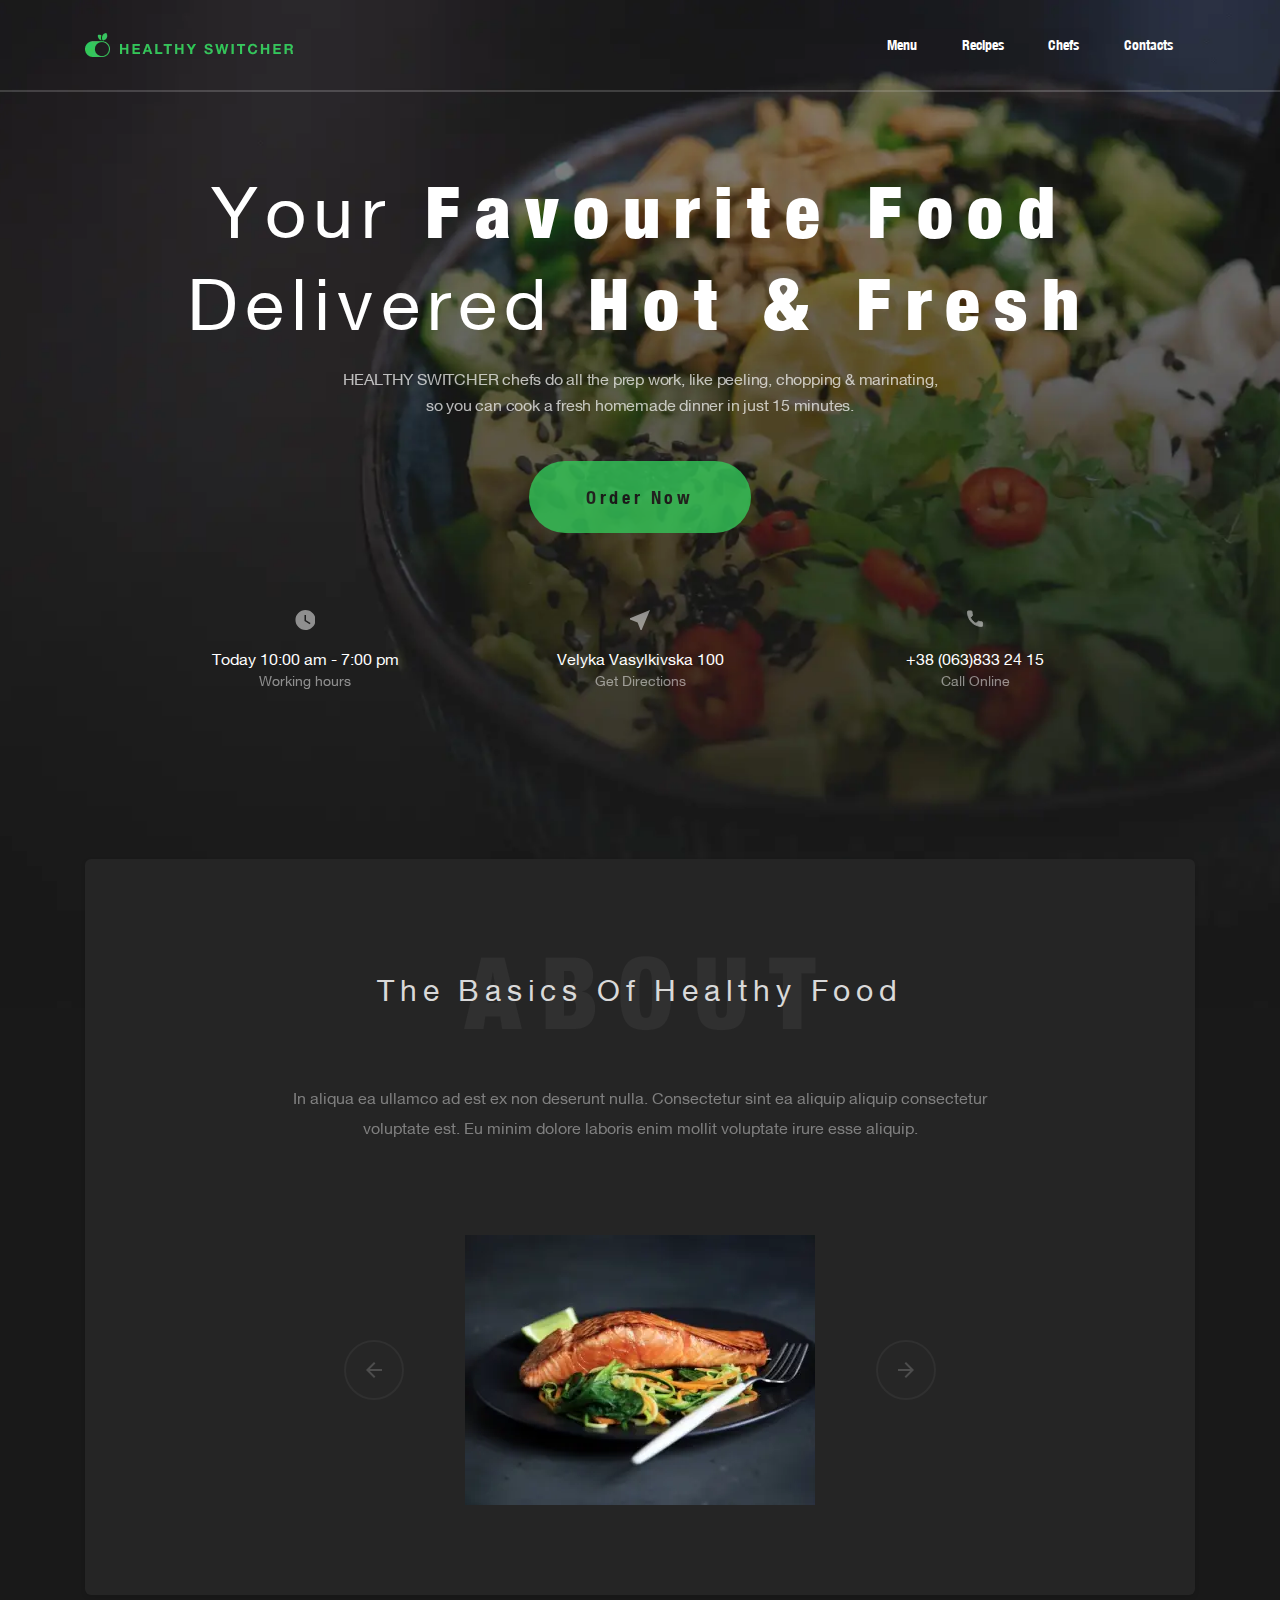
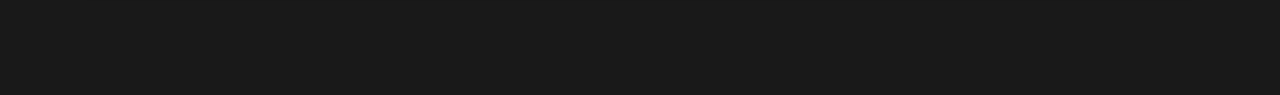
==== home.html @ 3875d1fe "Add files via upload" ====
<!DOCTYPE html>
<html lang="ru">

<head>
	<title>Healthy Home</title>
	<meta charset="UTF-8">
	<meta name="format-detection" content="telephone=no">
	<!-- <style>body{opacity: 0;}</style> -->
	<link rel="stylesheet" href="css/style.min.css">
	<link rel="shortcut icon" href="favicon.ico">
	<!-- <meta name="robots" content="noindex, nofollow"> -->
	<meta name="viewport" content="width=device-width, initial-scale=1.0">
</head>

<body>
	<div class="wrapper">
		<header class="header">
			<div class="header__container">
				<div class="header__content">
					<div class="header__logo-box">
						<a href="https://google.com/"><picture><source srcset="img/logo1.webp" type="image/webp"><img src="img/logo1.png" alt="logo"></picture></a>
						<a><picture><source srcset="img/logo2.webp" type="image/webp"><img src="img/logo2.png" alt="logo"></picture></a>
					</div>
					<nav class="header__nav">
						<ul class="header__menu">
							<li><a class="menu__link">Menu</a></li>
							<li><a class="menu__link">Recipes</a></li>
							<li><a class="menu__link">Chefs</a></li>
							<li><a class="menu__link">Contacts</a></li>
						</ul>
					</nav>
				</div>
			</div>
		</header>
		<main class="page">
			<div class="front">
				<div class="front__container">
					<div class="front__content">
						<div class="front__image-ibg"><picture><source srcset="img/placeholderbackground.webp" type="image/webp"><img src="img/placeholderbackground.jpg" alt=""></picture></div>
						<div class="front__description">
							<div class="front__title"><span>Your</span> favourite food <span>delivered</span> hot & fresh</div>
							<div class="front__subtitle">HEALTHY SWITCHER chefs do all the prep work, like peeling, chopping & marinating, so you can cook a fresh homemade dinner in just 15 minutes.</div>
						</div>
						<div class="front__button"><a href="google.com">Order Now</a></div>
						<div class="front__items">
							<div class="front__item item-front">
								<div class="item-front__img"><img src="img/ic_watch_later.svg" alt="watch"></div>
								<div class="item-front__title">Today 10:00 am - 7:00 pm</div>
								<div class="item-front__subtitle">Working hours</div>
							</div>
							<div class="front__item item-front">
								<div class="item-front__img"><img src="img/ic_near_me.svg" alt="watch"></div>
								<div class="item-front__title">Velyka Vasylkivska 100</div>
								<div class="item-front__subtitle">Get Directions</div>
							</div>
							<div class="front__item item-front">
								<div class="item-front__img"><img src="img/ic_call.svg" alt="watch"></div>
								<div class="item-front__title">+38 (063)833 24 15</div>
								<div class="item-front__subtitle">Call Online</div>
							</div>
						</div>
					</div>
				</div>
			</div>
			<div class="about">
				<div class="about__container">
					<div class="about__content">
						<div class="about__title">The Basics Of Healthy Food
						</div>
						<div class="about__subtitle">In aliqua ea ullamco ad est ex non deserunt nulla. Consectetur sint ea aliquip aliquip consectetur voluptate est. Eu minim dolore laboris enim mollit voluptate irure esse aliquip.</div>
						<div class="about__switch">
							<button type="button" class="slider__button swiper-button-prev"><picture><source srcset="img/Iconleft.webp" type="image/webp"><img src="img/Iconleft.png" alt="left"></picture></button>
							<!-- Оболочка слайдера -->
							<div class="about__slider swiper">
								<!-- Двигающееся часть слайдера -->
								<div class="about__wrapper swiper-wrapper">
									<!-- Слайд -->
									<div class="about__slide swiper-slide"><picture><source srcset="img/slide1.webp" type="image/webp"><img src="img/slide1.jpg" alt="food"></picture></div>
									<div class="about__slide swiper-slide"><picture><source srcset="img/slide2.webp" type="image/webp"><img src="img/slide2.jpg" alt="food"></picture></div>
								</div>
								<!-- Если нужна навигация (влево/вправо) -->
							</div>
							<button type="button" class="slider__button swiper-button-next"><picture><source srcset="img/Iconright.webp" type="image/webp"><img src="img/Iconright.png" alt="right"></picture></button>
						</div>
					</div>
				</div>
			</div>
		</main>
		<footer class="footer">
			<div class="footer__container">
			</div>
		</footer>
	</div>
	<!-- 
<div id="popup" aria-hidden="true" class="popup">
	<div class="popup__wrapper">
		<div class="popup__content">
			<button data-close type="button" class="popup__close">Закрыть</button>
			<div class="popup__text">
			</div>
		</div>
	</div>
</div>
 -->

	<script src="js/app.min.js?_v=20220623210313"></script>
</body>

</html>
---- css/style.min.css ----
@charset "UTF-8";@font-face{font-family:HelveticaNeue;font-display:swap;src:url("../fonts/Helvetica Neue CE 55 Roman.woff2") format("woff2"),url("../fonts/Helvetica Neue CE 55 Roman.woff") format("woff");font-weight:400;font-style:normal}@font-face{font-family:HelveticaNeue;font-display:swap;src:url("../fonts/Helvetica Neue Condensed Black.woff2") format("woff2"),url("../fonts/Helvetica Neue Condensed Black.woff") format("woff");font-weight:900;font-style:normal}@font-face{font-family:HelveticaNeue;font-display:swap;src:url("../fonts/Helvetica Neue Condensed Bold.woff2") format("woff2"),url("../fonts/Helvetica Neue Condensed Bold.woff") format("woff");font-weight:700;font-style:normal}@font-face{font-family:Inter;font-display:swap;src:url(../fonts/Inter-Medium.woff2) format("woff2"),url(../fonts/Inter-Medium.woff) format("woff");font-weight:500;font-style:normal}@font-face{font-family:Inter;font-display:swap;src:url(../fonts/Inter-Regular.woff2) format("woff2"),url(../fonts/Inter-Regular.woff) format("woff");font-weight:400;font-style:normal}@font-face{font-family:Inter;font-display:swap;src:url(../fonts/Inter-SemiBold.woff2) format("woff2"),url(../fonts/Inter-SemiBold.woff) format("woff");font-weight:600;font-style:normal}@font-face{font-family:Roboto;font-display:swap;src:url(../fonts/Roboto-Regular.woff2) format("woff2"),url(../fonts/Roboto-Regular.woff) format("woff");font-weight:400;font-style:normal}@font-face{font-family:Roboto;font-display:swap;src:url(../fonts/Roboto-Bold.woff2) format("woff2"),url(../fonts/Roboto-Bold.woff) format("woff");font-weight:700;font-style:normal}*{padding:0;margin:0;border:0}*,:after,:before{-webkit-box-sizing:border-box;box-sizing:border-box}body,html{height:100%;min-width:320px}body{color:#fff;line-height:1;font-family:HelveticaNeue;font-size:.875rem;-ms-text-size-adjust:100%;-moz-text-size-adjust:100%;-webkit-text-size-adjust:100%;-webkit-font-smoothing:antialiased;-moz-osx-font-smoothing:grayscale}button,input,textarea{font-family:HelveticaNeue;font-size:inherit}button{cursor:pointer;color:inherit;background-color:inherit}a{color:inherit}a:link,a:visited{text-decoration:none}a:hover{text-decoration:none}ul li{list-style:none}img{vertical-align:top}h1,h2,h3,h4,h5,h6{font-weight:inherit;font-size:inherit}body{background:#191919}.lock body{overflow:hidden;-ms-touch-action:none;touch-action:none}.wrapper{min-height:100%;display:-webkit-box;display:-ms-flexbox;display:flex;-webkit-box-orient:vertical;-webkit-box-direction:normal;-ms-flex-direction:column;flex-direction:column;overflow:hidden}.wrapper>main{-webkit-box-flex:1;-ms-flex:1 1 auto;flex:1 1 auto}.wrapper>*{min-width:0}[class*=__container]{max-width:69.375rem;-webkit-box-sizing:content-box;box-sizing:content-box;margin:0 auto;padding:0 .9375rem}[class*=-ibg] img{position:absolute;width:100%;height:100%;top:0;left:0;-o-object-fit:cover;object-fit:cover;z-index:-1}[class*=-ibg_contain] img{-o-object-fit:contain;object-fit:contain}.header{position:relative}.header ::after{content:"";height:2px;width:100%;position:absolute;top:100%;left:0;background:#fff;opacity:1%}.header__content{display:-webkit-box;display:-ms-flexbox;display:flex;-webkit-box-pack:justify;-ms-flex-pack:justify;justify-content:space-between;-webkit-box-align:center;-ms-flex-align:center;align-items:center}.header__logo-box{display:-webkit-box;display:-ms-flexbox;display:flex;-webkit-box-align:end;-ms-flex-align:end;align-items:flex-end;gap:8.97px}.header__menu{font-weight:700;line-height:90px;display:-webkit-box;display:-ms-flexbox;display:flex}.header__menu li{padding:0 22.25px 0 22.25px}.header__menu li:hover{-webkit-transition:all .3s ease 0s;-o-transition:all .3s ease 0s;transition:all .3s ease 0s;color:#34c759;cursor:pointer}.front{padding:80px 0 401px 0;position:relative}.front__content{display:-webkit-box;display:-ms-flexbox;display:flex;-webkit-box-orient:vertical;-webkit-box-direction:normal;-ms-flex-direction:column;flex-direction:column;-webkit-box-pack:center;-ms-flex-pack:center;justify-content:center;-webkit-box-align:center;-ms-flex-align:center;align-items:center}.front__image-ibg img{top:-91px}.front__description{display:-webkit-box;display:-ms-flexbox;display:flex;-webkit-box-orient:vertical;-webkit-box-direction:normal;-ms-flex-direction:column;flex-direction:column;-webkit-box-pack:center;-ms-flex-pack:center;justify-content:center;-webkit-box-align:center;-ms-flex-align:center;align-items:center}.front__title{font-size:72px;line-height:116.666666666%;text-align:center;letter-spacing:.2em;text-transform:capitalize;font-weight:800;margin:0 0 16px 0}@supports (font-size:clamp(1.5rem ,0.3292682927rem + 5.8536585366vw ,4.5rem)){.front__title{font-size:clamp(1.5rem ,.3292682927rem + 5.8536585366vw ,4.5rem)}}@supports not (font-size:clamp(1.5rem ,0.3292682927rem + 5.8536585366vw ,4.5rem)){.front__title{font-size:calc(1.5rem + 3 * (100vw - 20rem)/ 51.25)}}.front__title span{font-weight:400;letter-spacing:.1em}.front__subtitle{max-width:695px;padding:0 50px 0 50px;font-weight:400;font-size:16px;line-height:162.5%;text-align:center;letter-spacing:-.2px;mix-blend-mode:normal;opacity:.7;margin:0 0 40px 0}@supports (font-size:clamp(0.625rem ,0.4786585366rem + 0.7317073171vw ,1rem)){.front__subtitle{font-size:clamp(.625rem ,.4786585366rem + .7317073171vw ,1rem)}}@supports not (font-size:clamp(0.625rem ,0.4786585366rem + 0.7317073171vw ,1rem)){.front__subtitle{font-size:calc(.625rem + .375 * (100vw - 20rem)/ 51.25)}}.front__button{border-radius:43px;margin-bottom:70px;overflow:hidden}.front__button a{display:block;opacity:.8;padding:25px 57px;color:#1a1a1a;cursor:pointer;font-weight:700;font-size:18px;line-height:22px;text-align:center;letter-spacing:.2em;background:#34c759}.front__button a:hover{-webkit-transition:all .3s ease 0s;-o-transition:all .3s ease 0s;transition:all .3s ease 0s;opacity:1}.front__items{display:-webkit-box;display:-ms-flexbox;display:flex;-ms-flex-wrap:wrap;flex-wrap:wrap;-webkit-box-orient:horizontal;-webkit-box-direction:normal;-ms-flex-direction:row;flex-direction:row;gap:20px 90px;-webkit-box-pack:center;-ms-flex-pack:center;justify-content:center}.front__item{width:245px;height:95px;display:-webkit-box;display:-ms-flexbox;display:flex;-webkit-box-orient:vertical;-webkit-box-direction:normal;-ms-flex-direction:column;flex-direction:column;-webkit-box-align:center;-ms-flex-align:center;align-items:center;-webkit-box-pack:center;-ms-flex-pack:center;justify-content:center}.item-front__img{width:20px;height:20px;margin-bottom:16px}.item-front__img img{width:100%;height:100%;-o-object-fit:cover;object-fit:cover}.item-front__title{font-weight:400;font-size:16px;line-height:30px;text-align:center}.item-front__subtitle{font-weight:400;font-size:14px;text-align:center;opacity:.5}.about{margin-top:-240px}.about__content{max-width:1110px;background:#252525;-webkit-box-shadow:0 2px 5px rgba(0,0,0,.1);box-shadow:0 2px 5px rgba(0,0,0,.1);border-radius:6px;display:-webkit-box;display:-ms-flexbox;display:flex;-webkit-box-orient:vertical;-webkit-box-direction:normal;-ms-flex-direction:column;flex-direction:column;-webkit-box-align:center;-ms-flex-align:center;align-items:center;margin-bottom:100px;position:relative}.no-webp .about__title{background:url(../img/about.png) 50% 50% no-repeat}.about__title{font-weight:400;font-size:30px;line-height:150px;letter-spacing:5.8px;color:#d9d9d9;padding:0 10px 0 10px;max-width:547px;margin-top:60px;margin-bottom:16px;background-size:64.42%}@supports (font-size:clamp(0.75rem ,0.3109756098rem + 2.1951219512vw ,1.875rem)){.about__title{font-size:clamp(.75rem ,.3109756098rem + 2.1951219512vw ,1.875rem)}}@supports not (font-size:clamp(0.75rem ,0.3109756098rem + 2.1951219512vw ,1.875rem)){.about__title{font-size:calc(.75rem + 1.125 * (100vw - 20rem)/ 51.25)}}.about__subtitle{max-width:834px;padding:0 50px 0 50px;font-weight:400;font-size:16px;line-height:30px;text-align:center;color:#a6a6a6;opacity:.7;margin-bottom:90px}@supports (font-size:clamp(0.625rem ,0.4786585366rem + 0.7317073171vw ,1rem)){.about__subtitle{font-size:clamp(.625rem ,.4786585366rem + .7317073171vw ,1rem)}}@supports not (font-size:clamp(0.625rem ,0.4786585366rem + 0.7317073171vw ,1rem)){.about__subtitle{font-size:calc(.625rem + .375 * (100vw - 20rem)/ 51.25)}}.about__switch{max-width:734px;display:-webkit-box;display:-ms-flexbox;display:flex;-webkit-box-align:center;-ms-flex-align:center;align-items:center;position:relative;margin-bottom:90px}.about .slider__button{width:60px;height:60px;display:-webkit-box;display:-ms-flexbox;display:flex;-webkit-box-pack:center;-ms-flex-pack:center;justify-content:center;-webkit-box-align:center;-ms-flex-align:center;align-items:center;background:#262626;border:2px solid #303030;border-radius:100%}.about__button-right{width:60px;height:60px;display:-webkit-box;display:-ms-flexbox;display:flex;-webkit-box-pack:center;-ms-flex-pack:center;justify-content:center;-webkit-box-align:center;-ms-flex-align:center;align-items:center;background:#262626;border:2px solid #303030;border-radius:100%}.about__button{width:60px;height:60px;display:-webkit-box;display:-ms-flexbox;display:flex;-webkit-box-pack:center;-ms-flex-pack:center;justify-content:center;-webkit-box-align:center;-ms-flex-align:center;align-items:center;background:#262626;border:2px solid #303030;border-radius:100%}.swiper{display:-webkit-box;display:-ms-flexbox;display:flex;-webkit-box-align:center;-ms-flex-align:center;align-items:center}.swiper-wrapper{margin:0 61px}.swiper-button-prev{padding:20px 20px 20px 20px;border-radius:100%}.swiper-button-next{padding:20px 20px 20px 20px;border-radius:100%}.swiper{overflow:hidden}.swiper-wrapper{max-width:350px;height:100%;-webkit-box-sizing:content-box;box-sizing:content-box;display:-webkit-box;display:-ms-flexbox;display:flex;position:relative;-webkit-box-pack:start;-ms-flex-pack:start;justify-content:flex-start}.swiper-vertical .swiper-wrapper{-webkit-box-orient:vertical;-webkit-box-direction:normal;-ms-flex-direction:column;flex-direction:column}.swiper-autoheight .swiper-wrapper{-webkit-box-align:center;-ms-flex-align:center;align-items:center}.swiper-initialized .swiper-slide{-ms-flex-negative:0;flex-shrink:0}.swiper-android .swiper-slide,.swiper-android .swiper-wrapper{-webkit-transform:translate3d(75%,0,0);transform:translate3d(75%,0,0)}.swiper-button-lock{display:none!important}@media (max-width:702px){.about .slider__button{display:none}}@media (max-width:575px){.header__logo-box :nth-child(2){display:none}}.webp .about__title{background:url(../img/about.webp) 50% 50% no-repeat}
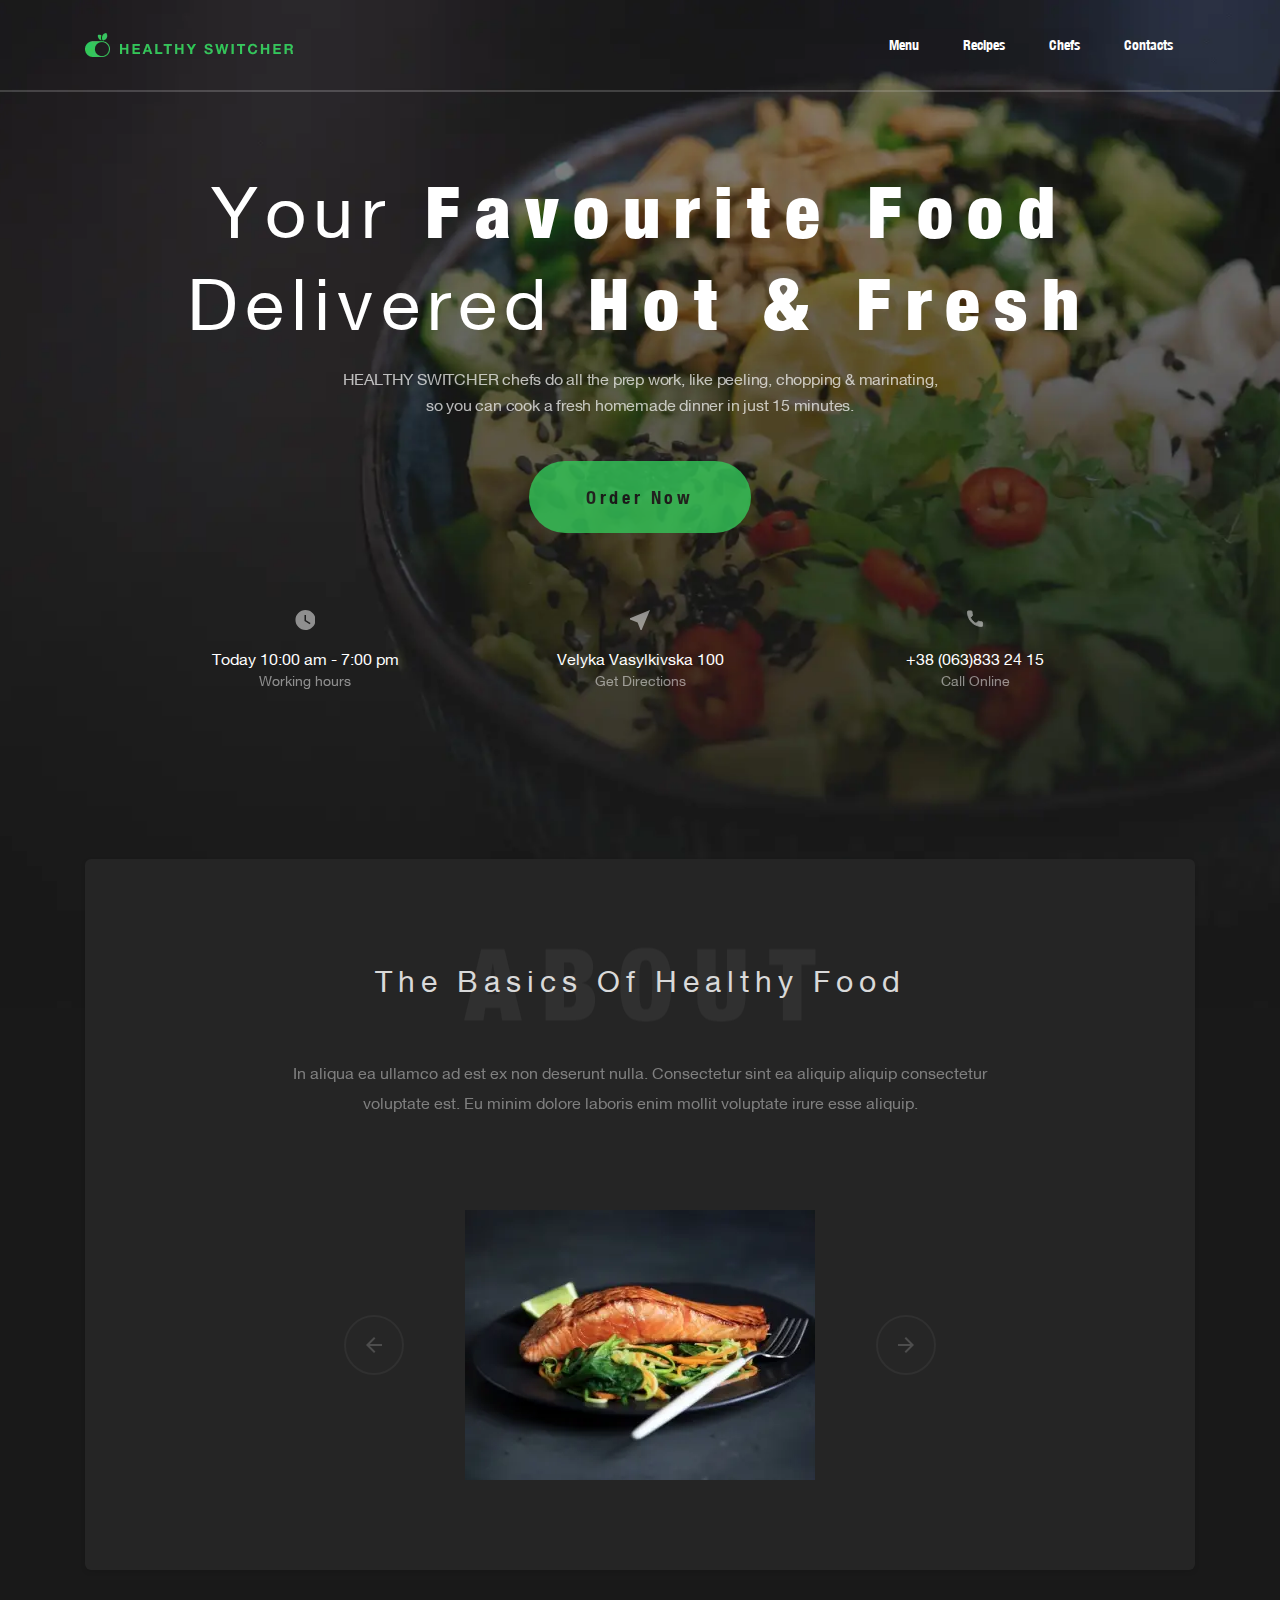
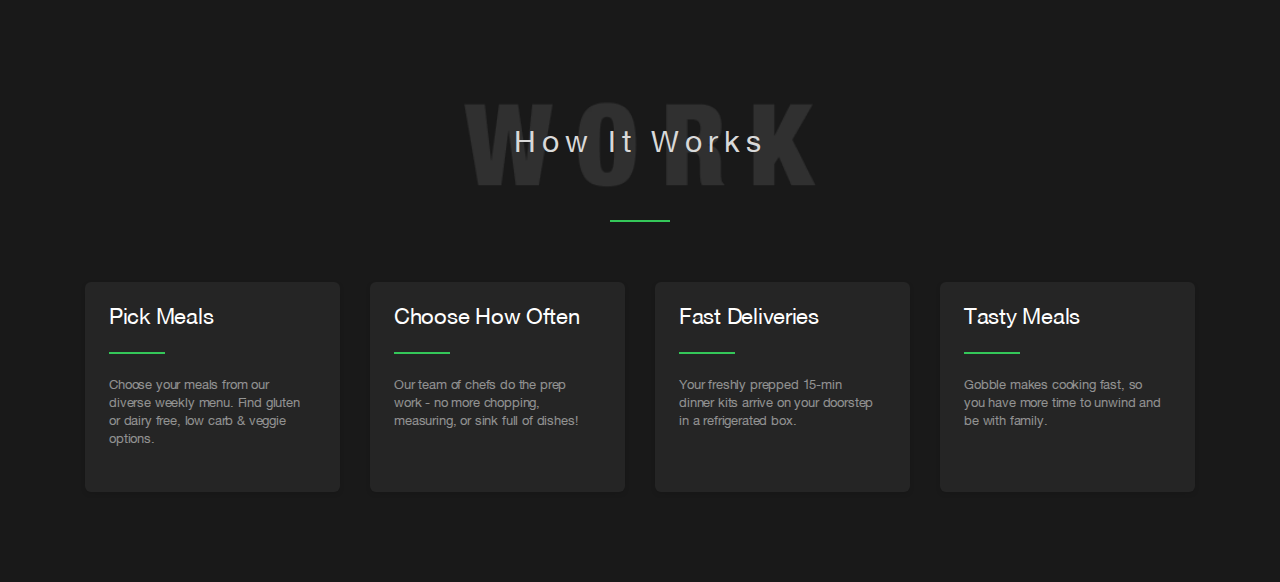
==== commit 470d219d: "Add files via upload" ====
--- a/home.html
+++ b/home.html
@@ -6,7 +6,7 @@
 	<meta charset="UTF-8">
 	<meta name="format-detection" content="telephone=no">
 	<!-- <style>body{opacity: 0;}</style> -->
-	<link rel="stylesheet" href="css/style.min.css">
+	<link rel="stylesheet" href="css/style.min.css?_v=20220626154039">
 	<link rel="shortcut icon" href="favicon.ico">
 	<!-- <meta name="robots" content="noindex, nofollow"> -->
 	<meta name="viewport" content="width=device-width, initial-scale=1.0">
@@ -19,7 +19,7 @@
 				<div class="header__content">
 					<div class="header__logo-box">
 						<a href="https://google.com/"><picture><source srcset="img/logo1.webp" type="image/webp"><img src="img/logo1.png" alt="logo"></picture></a>
-						<a><picture><source srcset="img/logo2.webp" type="image/webp"><img src="img/logo2.png" alt="logo"></picture></a>
+						<div class="logo-box__logo2"><a><picture><source srcset="img/logo2.webp" type="image/webp"><img src="img/logo2.png" alt="logo"></picture></a></div>
 					</div>
 					<nav class="header__nav">
 						<ul class="header__menu">
@@ -41,7 +41,7 @@
 							<div class="front__title"><span>Your</span> favourite food <span>delivered</span> hot & fresh</div>
 							<div class="front__subtitle">HEALTHY SWITCHER chefs do all the prep work, like peeling, chopping & marinating, so you can cook a fresh homemade dinner in just 15 minutes.</div>
 						</div>
-						<div class="front__button"><a href="google.com">Order Now</a></div>
+						<div class="front__button"><a target="_blank" href="https://google.com/">Order Now</a></div>
 						<div class="front__items">
 							<div class="front__item item-front">
 								<div class="item-front__img"><img src="img/ic_watch_later.svg" alt="watch"></div>
@@ -65,7 +65,9 @@
 			<div class="about">
 				<div class="about__container">
 					<div class="about__content">
-						<div class="about__title">The Basics Of Healthy Food
+						<div class="title">
+							<h2>The Basics Of Healthy Food</h2>
+							<picture><source srcset="img/title/ABOUTtitle1.webp" type="image/webp"><img src="img/title/ABOUTtitle1.png" alt="ABOUT"></picture>
 						</div>
 						<div class="about__subtitle">In aliqua ea ullamco ad est ex non deserunt nulla. Consectetur sint ea aliquip aliquip consectetur voluptate est. Eu minim dolore laboris enim mollit voluptate irure esse aliquip.</div>
 						<div class="about__switch">
@@ -77,10 +79,49 @@
 									<!-- Слайд -->
 									<div class="about__slide swiper-slide"><picture><source srcset="img/slide1.webp" type="image/webp"><img src="img/slide1.jpg" alt="food"></picture></div>
 									<div class="about__slide swiper-slide"><picture><source srcset="img/slide2.webp" type="image/webp"><img src="img/slide2.jpg" alt="food"></picture></div>
+									<div class="about__slide swiper-slide"><picture><source srcset="img/slide1.webp" type="image/webp"><img src="img/slide1.jpg" alt="food"></picture></div>
+									<div class="about__slide swiper-slide"><picture><source srcset="img/slide2.webp" type="image/webp"><img src="img/slide2.jpg" alt="food"></picture></div>
+									<div class="about__slide swiper-slide"><picture><source srcset="img/slide1.webp" type="image/webp"><img src="img/slide1.jpg" alt="food"></picture></div>
+									<div class="about__slide swiper-slide"><picture><source srcset="img/slide2.webp" type="image/webp"><img src="img/slide2.jpg" alt="food"></picture></div>
+									<div class="about__slide swiper-slide"><picture><source srcset="img/slide1.webp" type="image/webp"><img src="img/slide1.jpg" alt="food"></picture></div>
+									<div class="about__slide swiper-slide"><picture><source srcset="img/slide2.webp" type="image/webp"><img src="img/slide2.jpg" alt="food"></picture></div>
 								</div>
 								<!-- Если нужна навигация (влево/вправо) -->
 							</div>
 							<button type="button" class="slider__button swiper-button-next"><picture><source srcset="img/Iconright.webp" type="image/webp"><img src="img/Iconright.png" alt="right"></picture></button>
+						</div>
+					</div>
+				</div>
+			</div>
+			<div class="work">
+				<div class="work__container">
+					<div class="work__content">
+						<div class="title">
+							<h2>how it works</h2>
+							<picture><source srcset="img/title/EVENTStitle2.webp" type="image/webp"><img src="img/title/EVENTStitle2.png" alt="ABOUT"></picture>
+						</div>
+						<span class="line"></span>
+						<div class="work__items">
+							<div class="work__item item-work">
+								<div class="item-work__title">Pick meals</div>
+								<span class="item-work__line"></span>
+								<div class="item-work__text">Choose your meals from our diverse weekly menu. Find gluten or dairy free, low carb & veggie options.</div>
+							</div>
+							<div class="work__item item-work">
+								<div class="item-work__title">Choose how often</div>
+								<span class="item-work__line"></span>
+								<div class="item-work__text">Our team of chefs do the prep work - no more chopping, measuring, or sink full of dishes!</div>
+							</div>
+							<div class="work__item item-work">
+								<div class="item-work__title">fast deliveries</div>
+								<span class="item-work__line"></span>
+								<div class="item-work__text">Your freshly prepped 15-min dinner kits arrive on your doorstep in a refrigerated box.</div>
+							</div>
+							<div class="work__item item-work">
+								<div class="item-work__title">tasty meals</div>
+								<span class="item-work__line"></span>
+								<div class="item-work__text">Gobble makes cooking fast, so you have more time to unwind and be with family.</div>
+							</div>
 						</div>
 					</div>
 				</div>
@@ -103,7 +144,7 @@
 </div>
  -->
 
-	<script src="js/app.min.js?_v=20220623210313"></script>
+	<script src="js/app.min.js?_v=20220626154039"></script>
 </body>
 
 </html>--- a/css/style.min.css
+++ b/css/style.min.css
@@ -1 +1 @@
-@charset "UTF-8";@font-face{font-family:HelveticaNeue;font-display:swap;src:url("../fonts/Helvetica Neue CE 55 Roman.woff2") format("woff2"),url("../fonts/Helvetica Neue CE 55 Roman.woff") format("woff");font-weight:400;font-style:normal}@font-face{font-family:HelveticaNeue;font-display:swap;src:url("../fonts/Helvetica Neue Condensed Black.woff2") format("woff2"),url("../fonts/Helvetica Neue Condensed Black.woff") format("woff");font-weight:900;font-style:normal}@font-face{font-family:HelveticaNeue;font-display:swap;src:url("../fonts/Helvetica Neue Condensed Bold.woff2") format("woff2"),url("../fonts/Helvetica Neue Condensed Bold.woff") format("woff");font-weight:700;font-style:normal}@font-face{font-family:Inter;font-display:swap;src:url(../fonts/Inter-Medium.woff2) format("woff2"),url(../fonts/Inter-Medium.woff) format("woff");font-weight:500;font-style:normal}@font-face{font-family:Inter;font-display:swap;src:url(../fonts/Inter-Regular.woff2) format("woff2"),url(../fonts/Inter-Regular.woff) format("woff");font-weight:400;font-style:normal}@font-face{font-family:Inter;font-display:swap;src:url(../fonts/Inter-SemiBold.woff2) format("woff2"),url(../fonts/Inter-SemiBold.woff) format("woff");font-weight:600;font-style:normal}@font-face{font-family:Roboto;font-display:swap;src:url(../fonts/Roboto-Regular.woff2) format("woff2"),url(../fonts/Roboto-Regular.woff) format("woff");font-weight:400;font-style:normal}@font-face{font-family:Roboto;font-display:swap;src:url(../fonts/Roboto-Bold.woff2) format("woff2"),url(../fonts/Roboto-Bold.woff) format("woff");font-weight:700;font-style:normal}*{padding:0;margin:0;border:0}*,:after,:before{-webkit-box-sizing:border-box;box-sizing:border-box}body,html{height:100%;min-width:320px}body{color:#fff;line-height:1;font-family:HelveticaNeue;font-size:.875rem;-ms-text-size-adjust:100%;-moz-text-size-adjust:100%;-webkit-text-size-adjust:100%;-webkit-font-smoothing:antialiased;-moz-osx-font-smoothing:grayscale}button,input,textarea{font-family:HelveticaNeue;font-size:inherit}button{cursor:pointer;color:inherit;background-color:inherit}a{color:inherit}a:link,a:visited{text-decoration:none}a:hover{text-decoration:none}ul li{list-style:none}img{vertical-align:top}h1,h2,h3,h4,h5,h6{font-weight:inherit;font-size:inherit}body{background:#191919}.lock body{overflow:hidden;-ms-touch-action:none;touch-action:none}.wrapper{min-height:100%;display:-webkit-box;display:-ms-flexbox;display:flex;-webkit-box-orient:vertical;-webkit-box-direction:normal;-ms-flex-direction:column;flex-direction:column;overflow:hidden}.wrapper>main{-webkit-box-flex:1;-ms-flex:1 1 auto;flex:1 1 auto}.wrapper>*{min-width:0}[class*=__container]{max-width:69.375rem;-webkit-box-sizing:content-box;box-sizing:content-box;margin:0 auto;padding:0 .9375rem}[class*=-ibg] img{position:absolute;width:100%;height:100%;top:0;left:0;-o-object-fit:cover;object-fit:cover;z-index:-1}[class*=-ibg_contain] img{-o-object-fit:contain;object-fit:contain}.header{position:relative}.header ::after{content:"";height:2px;width:100%;position:absolute;top:100%;left:0;background:#fff;opacity:1%}.header__content{display:-webkit-box;display:-ms-flexbox;display:flex;-webkit-box-pack:justify;-ms-flex-pack:justify;justify-content:space-between;-webkit-box-align:center;-ms-flex-align:center;align-items:center}.header__logo-box{display:-webkit-box;display:-ms-flexbox;display:flex;-webkit-box-align:end;-ms-flex-align:end;align-items:flex-end;gap:8.97px}.header__menu{font-weight:700;line-height:90px;display:-webkit-box;display:-ms-flexbox;display:flex}.header__menu li{padding:0 22.25px 0 22.25px}.header__menu li:hover{-webkit-transition:all .3s ease 0s;-o-transition:all .3s ease 0s;transition:all .3s ease 0s;color:#34c759;cursor:pointer}.front{padding:80px 0 401px 0;position:relative}.front__content{display:-webkit-box;display:-ms-flexbox;display:flex;-webkit-box-orient:vertical;-webkit-box-direction:normal;-ms-flex-direction:column;flex-direction:column;-webkit-box-pack:center;-ms-flex-pack:center;justify-content:center;-webkit-box-align:center;-ms-flex-align:center;align-items:center}.front__image-ibg img{top:-91px}.front__description{display:-webkit-box;display:-ms-flexbox;display:flex;-webkit-box-orient:vertical;-webkit-box-direction:normal;-ms-flex-direction:column;flex-direction:column;-webkit-box-pack:center;-ms-flex-pack:center;justify-content:center;-webkit-box-align:center;-ms-flex-align:center;align-items:center}.front__title{font-size:72px;line-height:116.666666666%;text-align:center;letter-spacing:.2em;text-transform:capitalize;font-weight:800;margin:0 0 16px 0}@supports (font-size:clamp(1.5rem ,0.3292682927rem + 5.8536585366vw ,4.5rem)){.front__title{font-size:clamp(1.5rem ,.3292682927rem + 5.8536585366vw ,4.5rem)}}@supports not (font-size:clamp(1.5rem ,0.3292682927rem + 5.8536585366vw ,4.5rem)){.front__title{font-size:calc(1.5rem + 3 * (100vw - 20rem)/ 51.25)}}.front__title span{font-weight:400;letter-spacing:.1em}.front__subtitle{max-width:695px;padding:0 50px 0 50px;font-weight:400;font-size:16px;line-height:162.5%;text-align:center;letter-spacing:-.2px;mix-blend-mode:normal;opacity:.7;margin:0 0 40px 0}@supports (font-size:clamp(0.625rem ,0.4786585366rem + 0.7317073171vw ,1rem)){.front__subtitle{font-size:clamp(.625rem ,.4786585366rem + .7317073171vw ,1rem)}}@supports not (font-size:clamp(0.625rem ,0.4786585366rem + 0.7317073171vw ,1rem)){.front__subtitle{font-size:calc(.625rem + .375 * (100vw - 20rem)/ 51.25)}}.front__button{border-radius:43px;margin-bottom:70px;overflow:hidden}.front__button a{display:block;opacity:.8;padding:25px 57px;color:#1a1a1a;cursor:pointer;font-weight:700;font-size:18px;line-height:22px;text-align:center;letter-spacing:.2em;background:#34c759}.front__button a:hover{-webkit-transition:all .3s ease 0s;-o-transition:all .3s ease 0s;transition:all .3s ease 0s;opacity:1}.front__items{display:-webkit-box;display:-ms-flexbox;display:flex;-ms-flex-wrap:wrap;flex-wrap:wrap;-webkit-box-orient:horizontal;-webkit-box-direction:normal;-ms-flex-direction:row;flex-direction:row;gap:20px 90px;-webkit-box-pack:center;-ms-flex-pack:center;justify-content:center}.front__item{width:245px;height:95px;display:-webkit-box;display:-ms-flexbox;display:flex;-webkit-box-orient:vertical;-webkit-box-direction:normal;-ms-flex-direction:column;flex-direction:column;-webkit-box-align:center;-ms-flex-align:center;align-items:center;-webkit-box-pack:center;-ms-flex-pack:center;justify-content:center}.item-front__img{width:20px;height:20px;margin-bottom:16px}.item-front__img img{width:100%;height:100%;-o-object-fit:cover;object-fit:cover}.item-front__title{font-weight:400;font-size:16px;line-height:30px;text-align:center}.item-front__subtitle{font-weight:400;font-size:14px;text-align:center;opacity:.5}.about{margin-top:-240px}.about__content{max-width:1110px;background:#252525;-webkit-box-shadow:0 2px 5px rgba(0,0,0,.1);box-shadow:0 2px 5px rgba(0,0,0,.1);border-radius:6px;display:-webkit-box;display:-ms-flexbox;display:flex;-webkit-box-orient:vertical;-webkit-box-direction:normal;-ms-flex-direction:column;flex-direction:column;-webkit-box-align:center;-ms-flex-align:center;align-items:center;margin-bottom:100px;position:relative}.no-webp .about__title{background:url(../img/about.png) 50% 50% no-repeat}.about__title{font-weight:400;font-size:30px;line-height:150px;letter-spacing:5.8px;color:#d9d9d9;padding:0 10px 0 10px;max-width:547px;margin-top:60px;margin-bottom:16px;background-size:64.42%}@supports (font-size:clamp(0.75rem ,0.3109756098rem + 2.1951219512vw ,1.875rem)){.about__title{font-size:clamp(.75rem ,.3109756098rem + 2.1951219512vw ,1.875rem)}}@supports not (font-size:clamp(0.75rem ,0.3109756098rem + 2.1951219512vw ,1.875rem)){.about__title{font-size:calc(.75rem + 1.125 * (100vw - 20rem)/ 51.25)}}.about__subtitle{max-width:834px;padding:0 50px 0 50px;font-weight:400;font-size:16px;line-height:30px;text-align:center;color:#a6a6a6;opacity:.7;margin-bottom:90px}@supports (font-size:clamp(0.625rem ,0.4786585366rem + 0.7317073171vw ,1rem)){.about__subtitle{font-size:clamp(.625rem ,.4786585366rem + .7317073171vw ,1rem)}}@supports not (font-size:clamp(0.625rem ,0.4786585366rem + 0.7317073171vw ,1rem)){.about__subtitle{font-size:calc(.625rem + .375 * (100vw - 20rem)/ 51.25)}}.about__switch{max-width:734px;display:-webkit-box;display:-ms-flexbox;display:flex;-webkit-box-align:center;-ms-flex-align:center;align-items:center;position:relative;margin-bottom:90px}.about .slider__button{width:60px;height:60px;display:-webkit-box;display:-ms-flexbox;display:flex;-webkit-box-pack:center;-ms-flex-pack:center;justify-content:center;-webkit-box-align:center;-ms-flex-align:center;align-items:center;background:#262626;border:2px solid #303030;border-radius:100%}.about__button-right{width:60px;height:60px;display:-webkit-box;display:-ms-flexbox;display:flex;-webkit-box-pack:center;-ms-flex-pack:center;justify-content:center;-webkit-box-align:center;-ms-flex-align:center;align-items:center;background:#262626;border:2px solid #303030;border-radius:100%}.about__button{width:60px;height:60px;display:-webkit-box;display:-ms-flexbox;display:flex;-webkit-box-pack:center;-ms-flex-pack:center;justify-content:center;-webkit-box-align:center;-ms-flex-align:center;align-items:center;background:#262626;border:2px solid #303030;border-radius:100%}.swiper{display:-webkit-box;display:-ms-flexbox;display:flex;-webkit-box-align:center;-ms-flex-align:center;align-items:center}.swiper-wrapper{margin:0 61px}.swiper-button-prev{padding:20px 20px 20px 20px;border-radius:100%}.swiper-button-next{padding:20px 20px 20px 20px;border-radius:100%}.swiper{overflow:hidden}.swiper-wrapper{max-width:350px;height:100%;-webkit-box-sizing:content-box;box-sizing:content-box;display:-webkit-box;display:-ms-flexbox;display:flex;position:relative;-webkit-box-pack:start;-ms-flex-pack:start;justify-content:flex-start}.swiper-vertical .swiper-wrapper{-webkit-box-orient:vertical;-webkit-box-direction:normal;-ms-flex-direction:column;flex-direction:column}.swiper-autoheight .swiper-wrapper{-webkit-box-align:center;-ms-flex-align:center;align-items:center}.swiper-initialized .swiper-slide{-ms-flex-negative:0;flex-shrink:0}.swiper-android .swiper-slide,.swiper-android .swiper-wrapper{-webkit-transform:translate3d(75%,0,0);transform:translate3d(75%,0,0)}.swiper-button-lock{display:none!important}@media (max-width:702px){.about .slider__button{display:none}}@media (max-width:575px){.header__logo-box :nth-child(2){display:none}}.webp .about__title{background:url(../img/about.webp) 50% 50% no-repeat}+@charset "UTF-8";@font-face{font-family:HelveticaNeue;font-display:swap;src:url("../fonts/Helvetica Neue CE 55 Roman.woff2") format("woff2"),url("../fonts/Helvetica Neue CE 55 Roman.woff") format("woff");font-weight:400;font-style:normal}@font-face{font-family:HelveticaNeue;font-display:swap;src:url("../fonts/Helvetica Neue Condensed Black.woff2") format("woff2"),url("../fonts/Helvetica Neue Condensed Black.woff") format("woff");font-weight:900;font-style:normal}@font-face{font-family:HelveticaNeue;font-display:swap;src:url("../fonts/Helvetica Neue Condensed Bold.woff2") format("woff2"),url("../fonts/Helvetica Neue Condensed Bold.woff") format("woff");font-weight:700;font-style:normal}@font-face{font-family:Inter;font-display:swap;src:url(../fonts/Inter-Medium.woff2) format("woff2"),url(../fonts/Inter-Medium.woff) format("woff");font-weight:500;font-style:normal}@font-face{font-family:Inter;font-display:swap;src:url(../fonts/Inter-Regular.woff2) format("woff2"),url(../fonts/Inter-Regular.woff) format("woff");font-weight:400;font-style:normal}@font-face{font-family:Inter;font-display:swap;src:url(../fonts/Inter-SemiBold.woff2) format("woff2"),url(../fonts/Inter-SemiBold.woff) format("woff");font-weight:600;font-style:normal}@font-face{font-family:Roboto;font-display:swap;src:url(../fonts/Roboto-Regular.woff2) format("woff2"),url(../fonts/Roboto-Regular.woff) format("woff");font-weight:400;font-style:normal}@font-face{font-family:Roboto;font-display:swap;src:url(../fonts/Roboto-Bold.woff2) format("woff2"),url(../fonts/Roboto-Bold.woff) format("woff");font-weight:700;font-style:normal}*{padding:0;margin:0;border:0}*,:after,:before{-webkit-box-sizing:border-box;box-sizing:border-box}body,html{height:100%;min-width:320px}body{color:#fff;line-height:1;font-family:HelveticaNeue;font-size:.875rem;-ms-text-size-adjust:100%;-moz-text-size-adjust:100%;-webkit-text-size-adjust:100%;-webkit-font-smoothing:antialiased;-moz-osx-font-smoothing:grayscale}button,input,textarea{font-family:HelveticaNeue;font-size:inherit}button{cursor:pointer;color:inherit;background-color:inherit}a{color:inherit}a:link,a:visited{text-decoration:none}a:hover{text-decoration:none}ul li{list-style:none}img{vertical-align:top}h1,h2,h3,h4,h5,h6{font-weight:inherit;font-size:inherit}body{background:#191919}.lock body{overflow:hidden;-ms-touch-action:none;touch-action:none}.wrapper{min-height:100%;display:-webkit-box;display:-ms-flexbox;display:flex;-webkit-box-orient:vertical;-webkit-box-direction:normal;-ms-flex-direction:column;flex-direction:column;overflow:hidden}.wrapper>main{-webkit-box-flex:1;-ms-flex:1 1 auto;flex:1 1 auto}.wrapper>*{min-width:0}[class*=__container]{max-width:69.375rem;-webkit-box-sizing:content-box;box-sizing:content-box;margin:0 auto;padding:0 .9375rem}[class*=-ibg] img{position:absolute;width:100%;height:100%;top:0;left:0;-o-object-fit:cover;object-fit:cover;z-index:-1}[class*=-ibg_contain] img{-o-object-fit:contain;object-fit:contain}.title{font-weight:400;font-size:30px;line-height:2;letter-spacing:.2em;color:#d9d9d9;text-transform:capitalize;position:relative;padding:0 0 150px 0;width:100%}.title h2{display:block;padding:0 10px 0 10px;position:absolute;z-index:1;width:100%;text-align:center;top:50%;left:50%;-webkit-transform:translate(-50%,-50%);-ms-transform:translate(-50%,-50%);transform:translate(-50%,-50%)}@supports (font-size:clamp(0.75rem ,0.3109756098rem + 2.1951219512vw ,1.875rem)){.title h2{font-size:clamp(.75rem ,.3109756098rem + 2.1951219512vw ,1.875rem)}}@supports not (font-size:clamp(0.75rem ,0.3109756098rem + 2.1951219512vw ,1.875rem)){.title h2{font-size:calc(.75rem + 1.125 * (100vw - 20rem)/ 51.25)}}.title img{position:absolute;top:50%;left:50%;z-index:0;max-width:352px;-webkit-transform:translate(-50%,-50%);-ms-transform:translate(-50%,-50%);transform:translate(-50%,-50%)}@supports (width:clamp(17.5rem ,15.743902439rem + 8.7804878049vw ,22rem)){.title img{width:clamp(17.5rem ,15.743902439rem + 8.7804878049vw ,22rem)}}@supports not (width:clamp(17.5rem ,15.743902439rem + 8.7804878049vw ,22rem)){.title img{width:calc(17.5rem + 4.5 * (100vw - 20rem)/ 51.25)}}.line{margin:0 auto;display:block;width:60px;height:2px;background-color:#34c759}.header{position:relative}.header ::after{content:"";height:2px;width:100%;position:absolute;top:100%;left:0;background:#fff;opacity:1%}.header__content{display:-webkit-box;display:-ms-flexbox;display:flex;-webkit-box-pack:justify;-ms-flex-pack:justify;justify-content:space-between;-webkit-box-align:center;-ms-flex-align:center;align-items:center}.header__logo-box{display:-webkit-box;display:-ms-flexbox;display:flex;-webkit-box-align:end;-ms-flex-align:end;align-items:flex-end;gap:8.97px}.header__menu{font-weight:700;line-height:90px;display:-webkit-box;display:-ms-flexbox;display:flex}@supports (padding-right:clamp(0.625rem ,0.3323170732rem + 1.4634146341vw ,1.375rem)){.header__menu li{padding-right:clamp(.625rem ,.3323170732rem + 1.4634146341vw ,1.375rem)}}@supports not (padding-right:clamp(0.625rem ,0.3323170732rem + 1.4634146341vw ,1.375rem)){.header__menu li{padding-right:calc(.625rem + .75 * (100vw - 20rem)/ 51.25)}}@supports (padding-left:clamp(0.625rem ,0.3323170732rem + 1.4634146341vw ,1.375rem)){.header__menu li{padding-left:clamp(.625rem ,.3323170732rem + 1.4634146341vw ,1.375rem)}}@supports not (padding-left:clamp(0.625rem ,0.3323170732rem + 1.4634146341vw ,1.375rem)){.header__menu li{padding-left:calc(.625rem + .75 * (100vw - 20rem)/ 51.25)}}.header__menu li:hover{-webkit-transition:all .3s ease 0s;-o-transition:all .3s ease 0s;transition:all .3s ease 0s;color:#34c759;cursor:pointer}.front{padding:80px 0 401px 0;position:relative}.front__content{display:-webkit-box;display:-ms-flexbox;display:flex;-webkit-box-orient:vertical;-webkit-box-direction:normal;-ms-flex-direction:column;flex-direction:column;-webkit-box-pack:center;-ms-flex-pack:center;justify-content:center;-webkit-box-align:center;-ms-flex-align:center;align-items:center}.front__image-ibg img{top:-91px}.front__description{display:-webkit-box;display:-ms-flexbox;display:flex;-webkit-box-orient:vertical;-webkit-box-direction:normal;-ms-flex-direction:column;flex-direction:column;-webkit-box-pack:center;-ms-flex-pack:center;justify-content:center;-webkit-box-align:center;-ms-flex-align:center;align-items:center}.front__title{font-size:72px;line-height:116.666666666%;text-align:center;letter-spacing:.2em;text-transform:capitalize;font-weight:800;margin:0 0 16px 0}@supports (font-size:clamp(1.5rem ,0.3292682927rem + 5.8536585366vw ,4.5rem)){.front__title{font-size:clamp(1.5rem ,.3292682927rem + 5.8536585366vw ,4.5rem)}}@supports not (font-size:clamp(1.5rem ,0.3292682927rem + 5.8536585366vw ,4.5rem)){.front__title{font-size:calc(1.5rem + 3 * (100vw - 20rem)/ 51.25)}}.front__title span{font-weight:400;letter-spacing:.1em}.front__subtitle{max-width:695px;padding:0 50px 0 50px;font-weight:400;font-size:16px;line-height:162.5%;text-align:center;letter-spacing:-.2px;mix-blend-mode:normal;opacity:.7;margin:0 0 40px 0}@supports (font-size:clamp(0.625rem ,0.4786585366rem + 0.7317073171vw ,1rem)){.front__subtitle{font-size:clamp(.625rem ,.4786585366rem + .7317073171vw ,1rem)}}@supports not (font-size:clamp(0.625rem ,0.4786585366rem + 0.7317073171vw ,1rem)){.front__subtitle{font-size:calc(.625rem + .375 * (100vw - 20rem)/ 51.25)}}.front__button{border-radius:43px;margin-bottom:70px;overflow:hidden}.front__button a{display:block;opacity:.8;padding:25px 57px;color:#1a1a1a;cursor:pointer;font-weight:700;font-size:18px;line-height:22px;text-align:center;letter-spacing:.2em;background:#34c759}.front__button a:hover{-webkit-transition:all .3s ease 0s;-o-transition:all .3s ease 0s;transition:all .3s ease 0s;border-radius:43px;opacity:1}.front__items{display:-webkit-box;display:-ms-flexbox;display:flex;-ms-flex-wrap:wrap;flex-wrap:wrap;-webkit-box-orient:horizontal;-webkit-box-direction:normal;-ms-flex-direction:row;flex-direction:row;gap:20px 90px;-webkit-box-pack:center;-ms-flex-pack:center;justify-content:center}.front__item{width:245px;height:95px;display:-webkit-box;display:-ms-flexbox;display:flex;-webkit-box-orient:vertical;-webkit-box-direction:normal;-ms-flex-direction:column;flex-direction:column;-webkit-box-align:center;-ms-flex-align:center;align-items:center;-webkit-box-pack:center;-ms-flex-pack:center;justify-content:center}.item-front__img{width:20px;height:20px;margin-bottom:16px}.item-front__img img{width:100%;height:100%;-o-object-fit:cover;object-fit:cover}.item-front__title{font-weight:400;font-size:16px;line-height:30px;text-align:center}.item-front__subtitle{font-weight:400;font-size:14px;text-align:center;opacity:.5}.about{margin-top:-240px}@supports (margin-top:clamp(-20rem ,-21.9512195122rem + 9.756097561vw ,-15rem)){.about{margin-top:clamp(-20rem ,-21.9512195122rem + 9.756097561vw ,-15rem)}}@supports not (margin-top:clamp(-20rem ,-21.9512195122rem + 9.756097561vw ,-15rem)){.about{margin-top:calc(-20rem + 5 * (100vw - 20rem)/ 51.25)}}.about__content{background:#252525;-webkit-box-shadow:0 2px 5px rgba(0,0,0,.1);box-shadow:0 2px 5px rgba(0,0,0,.1);border-radius:6px;display:-webkit-box;display:-ms-flexbox;display:flex;-webkit-box-orient:vertical;-webkit-box-direction:normal;-ms-flex-direction:column;flex-direction:column;-webkit-box-align:center;-ms-flex-align:center;align-items:center;margin-bottom:100px;padding-top:51px;padding-bottom:90px}@supports (margin-bottom:clamp(1.875rem ,0.1676829268rem + 8.5365853659vw ,6.25rem)){.about__content{margin-bottom:clamp(1.875rem ,.1676829268rem + 8.5365853659vw ,6.25rem)}}@supports not (margin-bottom:clamp(1.875rem ,0.1676829268rem + 8.5365853659vw ,6.25rem)){.about__content{margin-bottom:calc(1.875rem + 4.375 * (100vw - 20rem)/ 51.25)}}@supports (padding-top:clamp(0.3125rem ,-0.8094512195rem + 5.6097560976vw ,3.1875rem)){.about__content{padding-top:clamp(.3125rem ,-.8094512195rem + 5.6097560976vw ,3.1875rem)}}@supports not (padding-top:clamp(0.3125rem ,-0.8094512195rem + 5.6097560976vw ,3.1875rem)){.about__content{padding-top:calc(.3125rem + 2.875 * (100vw - 20rem)/ 51.25)}}@supports (padding-bottom:clamp(1.875rem ,0.4115853659rem + 7.3170731707vw ,5.625rem)){.about__content{padding-bottom:clamp(1.875rem ,.4115853659rem + 7.3170731707vw ,5.625rem)}}@supports not (padding-bottom:clamp(1.875rem ,0.4115853659rem + 7.3170731707vw ,5.625rem)){.about__content{padding-bottom:calc(1.875rem + 3.75 * (100vw - 20rem)/ 51.25)}}.about__subtitle{max-width:754px;padding:0 10px 0 10px;font-weight:400;line-height:1.875;text-align:center;color:#a6a6a6;opacity:.7}@supports (font-size:clamp(0.625rem ,0.4786585366rem + 0.7317073171vw ,1rem)){.about__subtitle{font-size:clamp(.625rem ,.4786585366rem + .7317073171vw ,1rem)}}@supports not (font-size:clamp(0.625rem ,0.4786585366rem + 0.7317073171vw ,1rem)){.about__subtitle{font-size:calc(.625rem + .375 * (100vw - 20rem)/ 51.25)}}@supports (margin-bottom:clamp(1.875rem ,0.4115853659rem + 7.3170731707vw ,5.625rem)){.about__subtitle{margin-bottom:clamp(1.875rem ,.4115853659rem + 7.3170731707vw ,5.625rem)}}@supports not (margin-bottom:clamp(1.875rem ,0.4115853659rem + 7.3170731707vw ,5.625rem)){.about__subtitle{margin-bottom:calc(1.875rem + 3.75 * (100vw - 20rem)/ 51.25)}}.about__switch{max-width:734px;display:-webkit-box;display:-ms-flexbox;display:flex;-webkit-box-align:center;-ms-flex-align:center;align-items:center;position:relative}.about .slider__button{width:60px;height:60px;display:-webkit-box;display:-ms-flexbox;display:flex;-webkit-box-pack:center;-ms-flex-pack:center;justify-content:center;-webkit-box-align:center;-ms-flex-align:center;align-items:center;background:#262626;border:2px solid #303030;border-radius:100%}.about__button-right{width:60px;height:60px;display:-webkit-box;display:-ms-flexbox;display:flex;-webkit-box-pack:center;-ms-flex-pack:center;justify-content:center;-webkit-box-align:center;-ms-flex-align:center;align-items:center;background:#262626;border:2px solid #303030;border-radius:100%}.about__button{width:60px;height:60px;display:-webkit-box;display:-ms-flexbox;display:flex;-webkit-box-pack:center;-ms-flex-pack:center;justify-content:center;-webkit-box-align:center;-ms-flex-align:center;align-items:center;background:#262626;border:2px solid #303030;border-radius:100%}.swiper{display:-webkit-box;display:-ms-flexbox;display:flex;-webkit-box-align:center;-ms-flex-align:center;align-items:center}.swiper-wrapper{margin:0 61px}.swiper-button-prev{padding:20px 20px 20px 20px;border-radius:100%}.swiper-button-next{padding:20px 20px 20px 20px;border-radius:100%}.work__content{margin-bottom:90px}.work__items{display:-webkit-box;display:-ms-flexbox;display:flex;margin:0 -15px}.work__item{margin:0 15px}.item-work{-webkit-box-flex:1;-ms-flex:1 1 25%;flex:1 1 25%;background:#252525;-webkit-box-shadow:0 2px 5px rgba(0,0,0,.1);box-shadow:0 2px 5px rgba(0,0,0,.1);border-radius:6px;display:-webkit-box;display:-ms-flexbox;display:flex;-webkit-box-orient:vertical;-webkit-box-direction:normal;-ms-flex-direction:column;flex-direction:column;margin-top:60px;padding:24px 24px 42px 24px}.item-work__title{font-weight:400;font-size:22px;line-height:1.18;letter-spacing:-.275px;text-transform:capitalize;color:#fff;margin-bottom:20px}.item-work__line{display:block;width:56px;height:2px;background-color:#34c759;margin-bottom:24px}.item-work__text{padding-right:7px;-webkit-box-flex:1;-ms-flex:1 1 auto;flex:1 1 auto;font-weight:400;font-size:13px;line-height:1.3846;letter-spacing:-.1625px;color:rgba(255,255,255,.5)}.item-work:hover{background:#34c759}.item-work:hover .item-work__title{color:#191919}.item-work:hover .item-work__text{color:#191919}.item-work:hover .item-work__line{background-color:#191919}.swiper{overflow:hidden}.swiper-wrapper{max-width:350px;height:100%;-webkit-box-sizing:content-box;box-sizing:content-box;display:-webkit-box;display:-ms-flexbox;display:flex;position:relative;-webkit-box-pack:start;-ms-flex-pack:start;justify-content:flex-start}.swiper-vertical .swiper-wrapper{-webkit-box-orient:vertical;-webkit-box-direction:normal;-ms-flex-direction:column;flex-direction:column}.swiper-autoheight .swiper-wrapper{-webkit-box-align:center;-ms-flex-align:center;align-items:center}.swiper-initialized .swiper-slide{-ms-flex-negative:0;flex-shrink:0}.swiper-android .swiper-slide,.swiper-android .swiper-wrapper{-webkit-transform:translate3d(75%,0,0);transform:translate3d(75%,0,0)}.swiper-button-lock{display:none!important}@media (max-width:1050px){.work__items{-ms-flex-wrap:wrap;flex-wrap:wrap;min-width:233px}}@media (max-width:927px){.item-work{-webkit-box-flex:1;-ms-flex:1 1 30%;flex:1 1 30%}}@media (max-width:702px){.about .slider__button{display:none}}@media (max-width:575px){.header .logo-box__logo2{display:none}}@media (max-width:535px){.item-work{-webkit-box-flex:1;-ms-flex:1 1 50%;flex:1 1 50%}}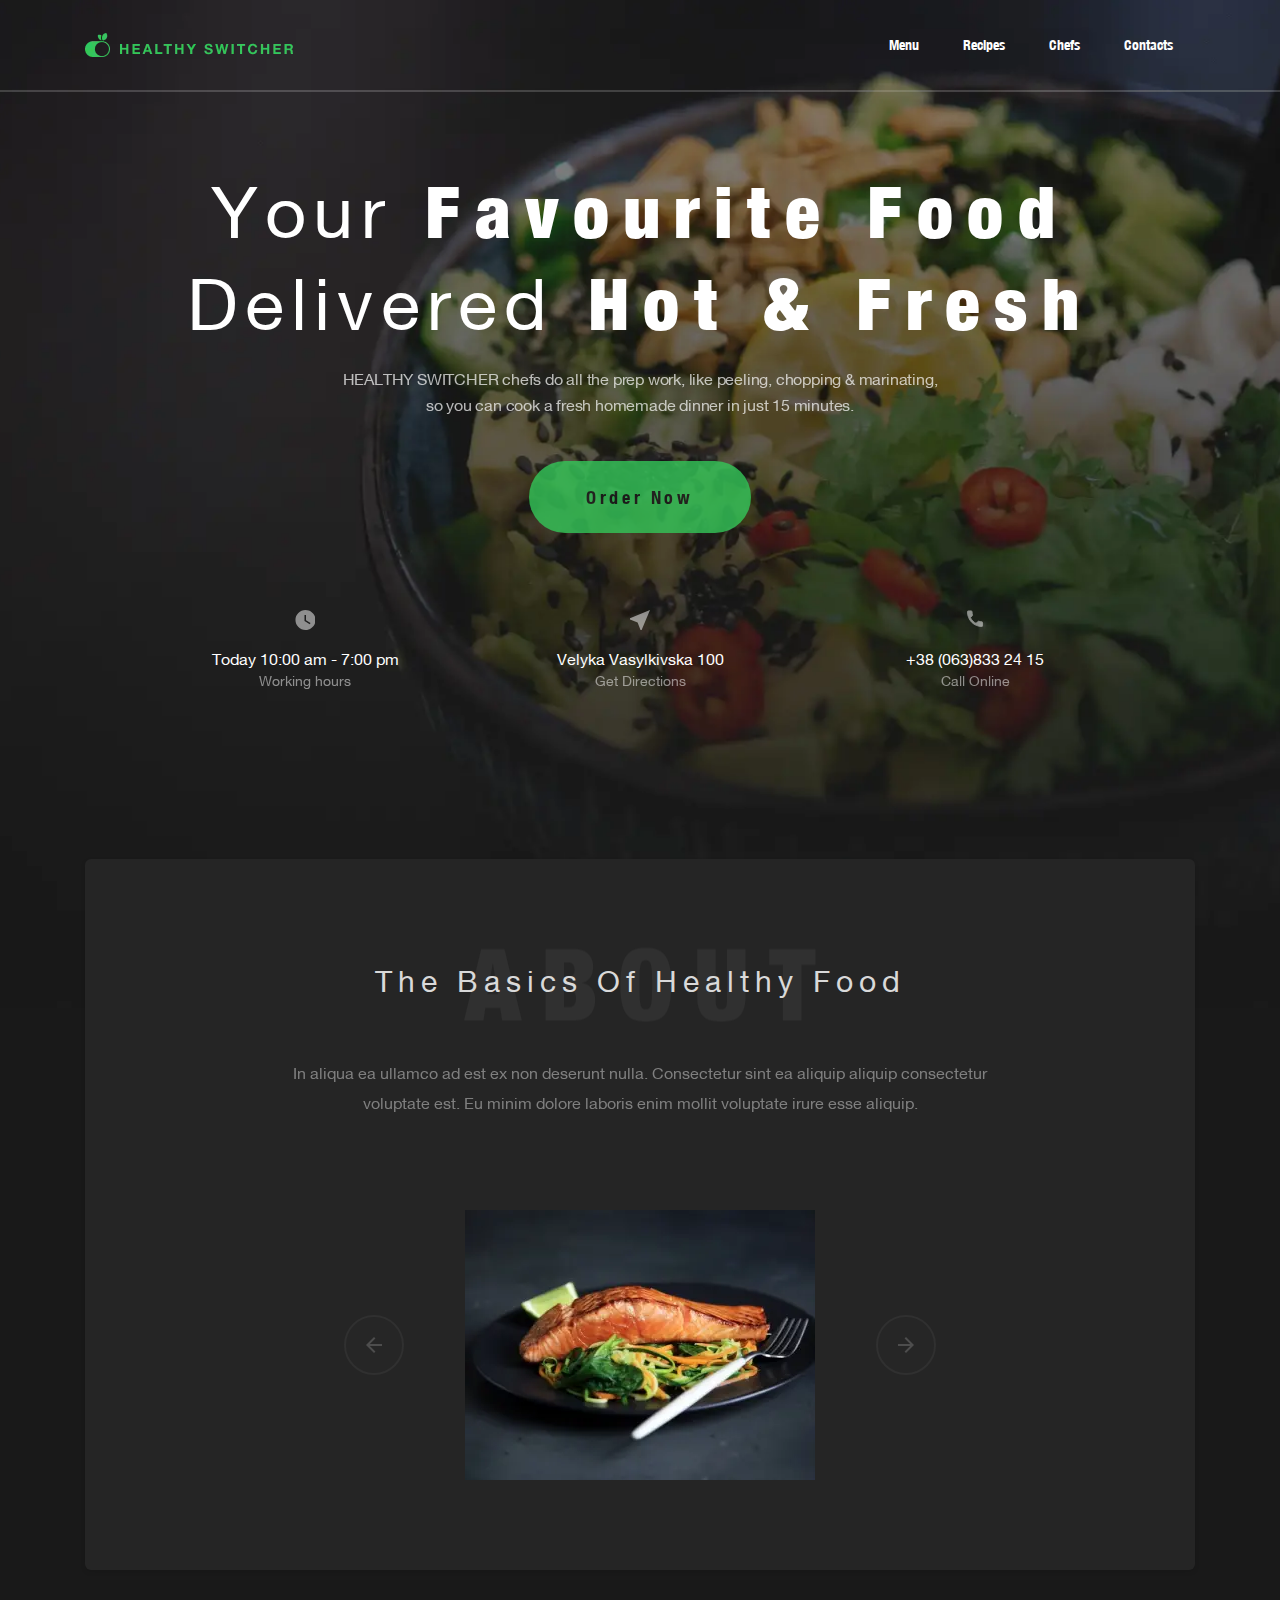
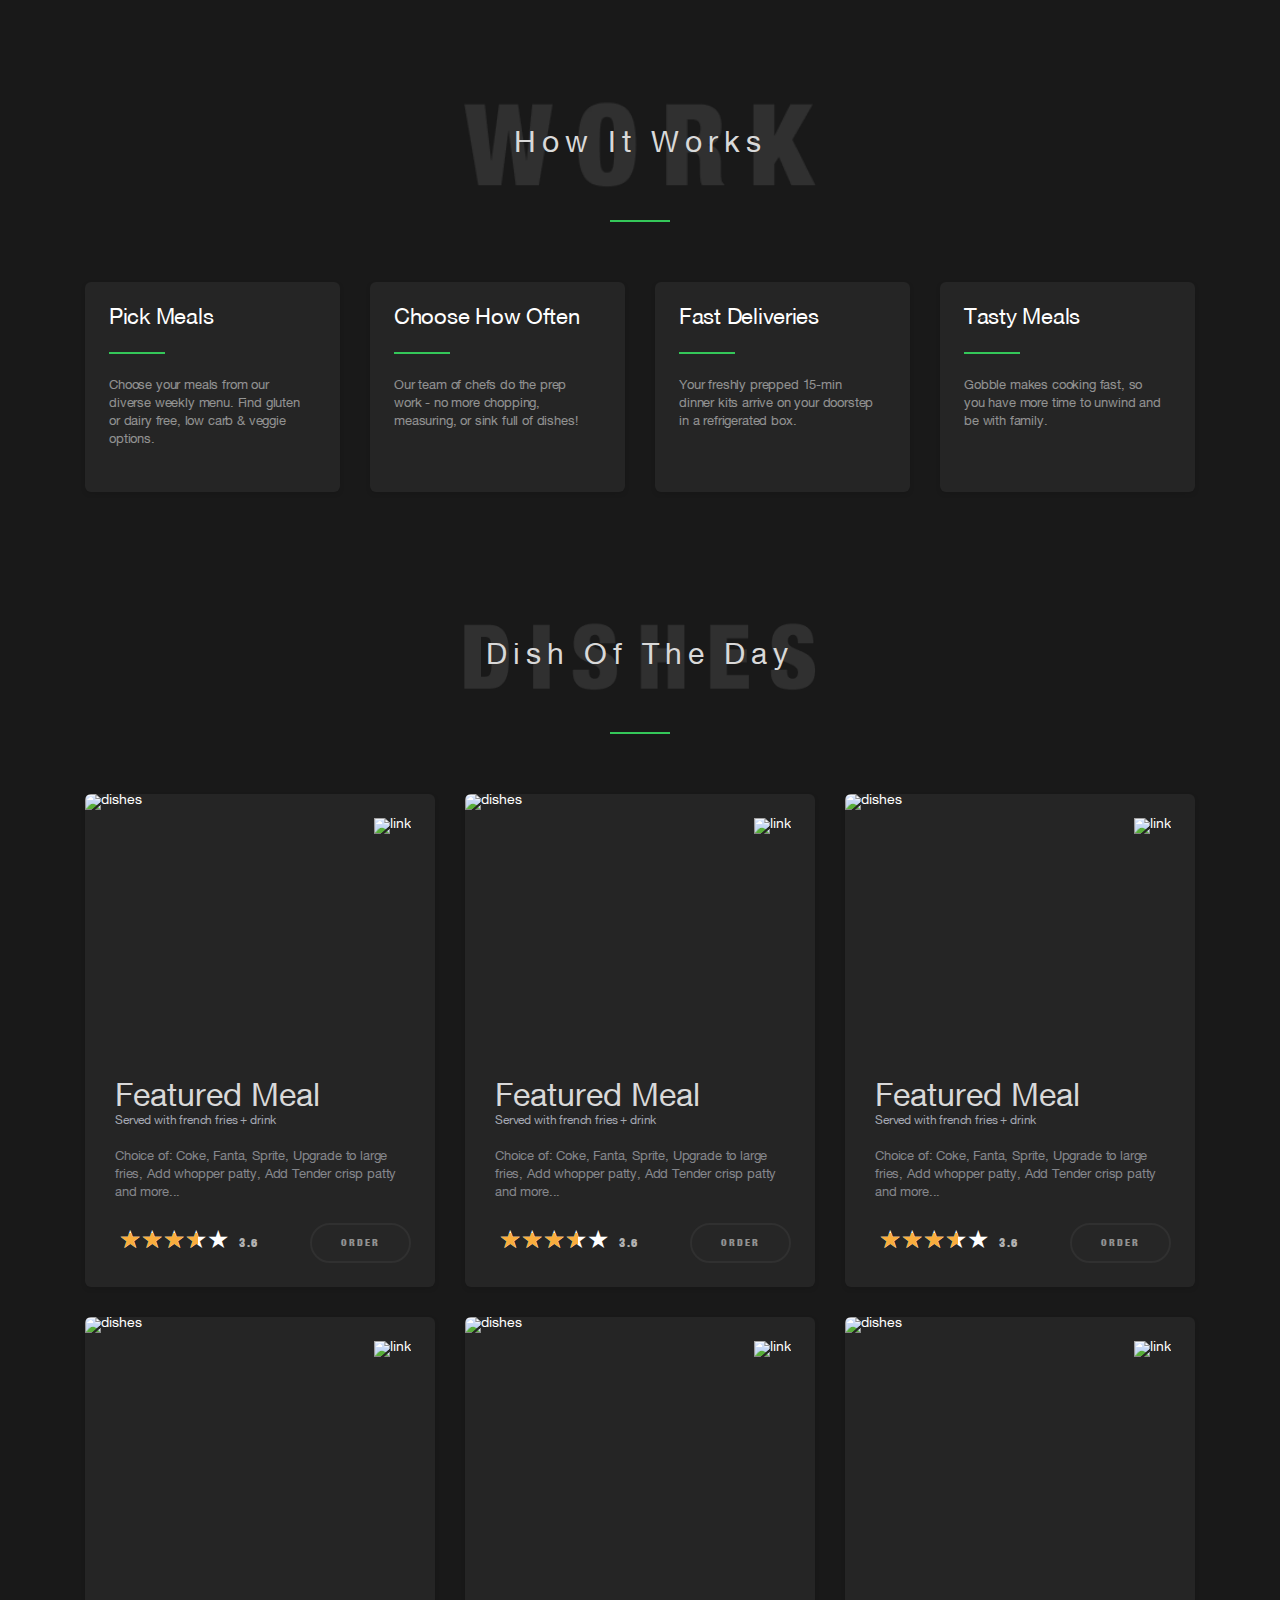
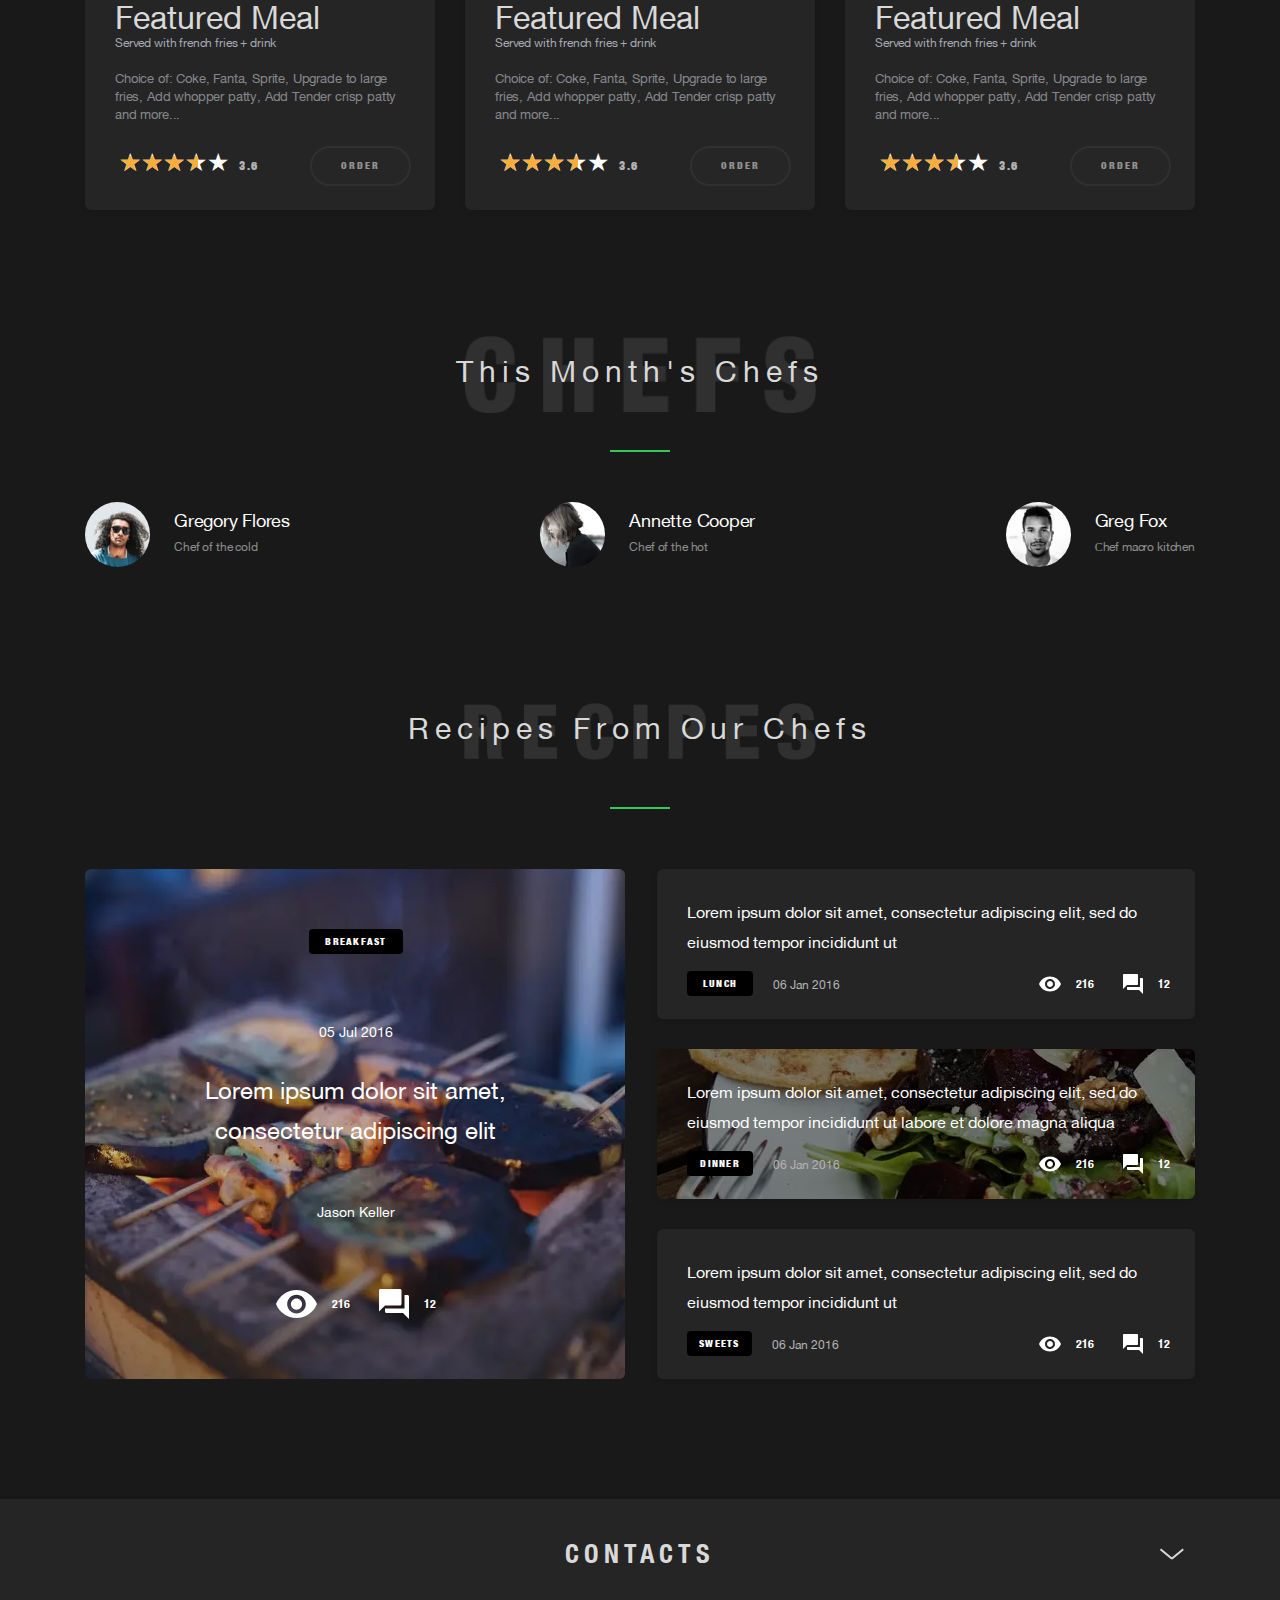
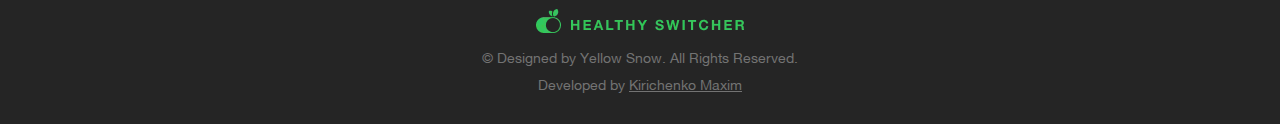
==== commit 0f65e952: "Add files via upload" ====
--- a/home.html
+++ b/home.html
@@ -6,7 +6,7 @@
 	<meta charset="UTF-8">
 	<meta name="format-detection" content="telephone=no">
 	<!-- <style>body{opacity: 0;}</style> -->
-	<link rel="stylesheet" href="css/style.min.css?_v=20220626154039">
+	<link rel="stylesheet" href="css/style.min.css?_v=20220706010325">
 	<link rel="shortcut icon" href="favicon.ico">
 	<!-- <meta name="robots" content="noindex, nofollow"> -->
 	<meta name="viewport" content="width=device-width, initial-scale=1.0">
@@ -23,10 +23,10 @@
 					</div>
 					<nav class="header__nav">
 						<ul class="header__menu">
-							<li><a class="menu__link">Menu</a></li>
-							<li><a class="menu__link">Recipes</a></li>
-							<li><a class="menu__link">Chefs</a></li>
-							<li><a class="menu__link">Contacts</a></li>
+							<li><a href="../home.html#menu" class="menu__link">Menu</a></li>
+							<li><a href="../home.html#recipes" class="menu__link">Recipes</a></li>
+							<li><a href="../home.html#chefs" class="menu__link">Chefs</a></li>
+							<li><a href="../home.html#contacts" class="menu__link">Contacts</a></li>
 						</ul>
 					</nav>
 				</div>
@@ -95,12 +95,12 @@
 			</div>
 			<div class="work">
 				<div class="work__container">
+					<div class="title">
+						<h2>how it works</h2>
+						<picture><source srcset="img/title/EVENTStitle2.webp" type="image/webp"><img src="img/title/EVENTStitle2.png" alt="ABOUT"></picture>
+					</div>
+					<span class="line"></span>
 					<div class="work__content">
-						<div class="title">
-							<h2>how it works</h2>
-							<picture><source srcset="img/title/EVENTStitle2.webp" type="image/webp"><img src="img/title/EVENTStitle2.png" alt="ABOUT"></picture>
-						</div>
-						<span class="line"></span>
 						<div class="work__items">
 							<div class="work__item item-work">
 								<div class="item-work__title">Pick meals</div>
@@ -126,9 +126,385 @@
 					</div>
 				</div>
 			</div>
+			<div id="menu" class="dishes">
+				<div class="dishes__container">
+					<div class="dishes__content">
+						<div class="title">
+							<h2>Dish Of The Day</h2>
+							<picture><source srcset="img/title/EVENTStitle3.webp" type="image/webp"><img src="img/title/EVENTStitle3.png" alt="DISHES"></picture>
+						</div>
+						<span class="line"></span>
+						<div class="dishes__items">
+							<div class="dishes__item">
+								<div class="item-dishes">
+									<a href="" class="item-dishes__link">
+										<picture><source srcset="img/dishes/7.webp" type="image/webp"><img src="img/dishes/7.png" alt="link"></picture>
+									</a>
+									<a href="http://google.com/" class="item-dishes__picture">
+										<picture><source srcset="img/dishes/1.webp" type="image/webp"><img src="img/dishes/1.jpg" alt="dishes" class="item-dishes__image"></picture>
+									</a>
+									<div class="item-dishes__body">
+										<a href="http://google.com/" class="item-dishes__title">Featured Meal</a>
+										<div class="item-dishes__subtitle">Served with french fries + drink</div>
+										<div class="item-dishes__text">Choice of: Coke, Fanta, Sprite, Upgrade to large fries, Add whopper patty, Add Tender crisp patty and more...</div>
+									</div>
+									<div class="item-dishes__items">
+										<div class="item-dishes__rating">
+											<div class="rating rating_set">
+												<div class="rating__body">
+													<div class="rating__active"></div>
+													<div class="rating__items">
+														<input type="radio" class="rating__item" value="1" name="rating">
+														<input type="radio" class="rating__item" value="2" name="rating">
+														<input type="radio" class="rating__item" value="3" name="rating">
+														<input type="radio" class="rating__item" value="4" name="rating">
+														<input type="radio" class="rating__item" value="5" name="rating">
+													</div>
+												</div>
+												<div class="rating__value">3.6</div>
+											</div>
+										</div>
+										<a href="http://google.com/" class="item-dishes__button">ORDER</a>
+									</div>
+								</div>
+							</div>
+							<div class="dishes__item">
+								<div class="item-dishes">
+									<a href="" class="item-dishes__link">
+										<picture><source srcset="img/dishes/7.webp" type="image/webp"><img src="img/dishes/7.png" alt="link"></picture>
+									</a>
+									<a href="http://google.com/" class="item-dishes__picture">
+										<picture><source srcset="img/dishes/2.webp" type="image/webp"><img src="img/dishes/2.jpg" alt="dishes" class="item-dishes__image"></picture>
+									</a>
+									<div class="item-dishes__body">
+										<a href="http://google.com/" class="item-dishes__title">Featured Meal</a>
+										<div class="item-dishes__subtitle">Served with french fries + drink</div>
+										<div class="item-dishes__text">Choice of: Coke, Fanta, Sprite, Upgrade to large fries, Add whopper patty, Add Tender crisp patty and more...</div>
+									</div>
+									<div class="item-dishes__items">
+										<div class="item-dishes__rating">
+											<div class="rating rating_set">
+												<div class="rating__body">
+													<div class="rating__active"></div>
+													<div class="rating__items">
+														<input type="radio" class="rating__item" value="1" name="rating">
+														<input type="radio" class="rating__item" value="2" name="rating">
+														<input type="radio" class="rating__item" value="3" name="rating">
+														<input type="radio" class="rating__item" value="4" name="rating">
+														<input type="radio" class="rating__item" value="5" name="rating">
+													</div>
+												</div>
+												<div class="rating__value">3.6</div>
+											</div>
+										</div>
+										<a href="http://google.com/" class="item-dishes__button">ORDER</a>
+									</div>
+								</div>
+							</div>
+							<div class="dishes__item">
+								<div class="item-dishes">
+									<a href="" class="item-dishes__link">
+										<picture><source srcset="img/dishes/7.webp" type="image/webp"><img src="img/dishes/7.png" alt="link"></picture>
+									</a>
+									<a href="http://google.com/" class="item-dishes__picture">
+										<picture><source srcset="img/dishes/3.webp" type="image/webp"><img src="img/dishes/3.jpg" alt="dishes" class="item-dishes__image"></picture>
+									</a>
+									<div class="item-dishes__body">
+										<a href="http://google.com/" class="item-dishes__title">Featured Meal</a>
+										<div class="item-dishes__subtitle">Served with french fries + drink</div>
+										<div class="item-dishes__text">Choice of: Coke, Fanta, Sprite, Upgrade to large fries, Add whopper patty, Add Tender crisp patty and more...</div>
+									</div>
+									<div class="item-dishes__items">
+										<div class="item-dishes__rating">
+											<div class="rating rating_set">
+												<div class="rating__body">
+													<div class="rating__active"></div>
+													<div class="rating__items">
+														<input type="radio" class="rating__item" value="1" name="rating">
+														<input type="radio" class="rating__item" value="2" name="rating">
+														<input type="radio" class="rating__item" value="3" name="rating">
+														<input type="radio" class="rating__item" value="4" name="rating">
+														<input type="radio" class="rating__item" value="5" name="rating">
+													</div>
+												</div>
+												<div class="rating__value">3.6</div>
+											</div>
+										</div>
+										<a href="http://google.com/" class="item-dishes__button">ORDER</a>
+									</div>
+								</div>
+
+							</div>
+							<div class="dishes__item">
+								<div class="item-dishes">
+									<a href="" class="item-dishes__link">
+										<picture><source srcset="img/dishes/7.webp" type="image/webp"><img src="img/dishes/7.png" alt="link"></picture>
+									</a>
+									<a href="http://google.com/" class="item-dishes__picture">
+										<picture><source srcset="img/dishes/4.webp" type="image/webp"><img src="img/dishes/4.jpg" alt="dishes" class="item-dishes__image"></picture>
+									</a>
+									<div class="item-dishes__body">
+										<a href="http://google.com/" class="item-dishes__title">Featured Meal</a>
+										<div class="item-dishes__subtitle">Served with french fries + drink</div>
+										<div class="item-dishes__text">Choice of: Coke, Fanta, Sprite, Upgrade to large fries, Add whopper patty, Add Tender crisp patty and more...</div>
+									</div>
+									<div class="item-dishes__items">
+										<div class="item-dishes__rating">
+											<div class="rating rating_set">
+												<div class="rating__body">
+													<div class="rating__active"></div>
+													<div class="rating__items">
+														<input type="radio" class="rating__item" value="1" name="rating">
+														<input type="radio" class="rating__item" value="2" name="rating">
+														<input type="radio" class="rating__item" value="3" name="rating">
+														<input type="radio" class="rating__item" value="4" name="rating">
+														<input type="radio" class="rating__item" value="5" name="rating">
+													</div>
+												</div>
+												<div class="rating__value">3.6</div>
+											</div>
+										</div>
+										<a href="http://google.com/" class="item-dishes__button">ORDER</a>
+									</div>
+								</div>
+
+							</div>
+							<div class="dishes__item">
+								<div class="item-dishes">
+									<a href="" class="item-dishes__link">
+										<picture><source srcset="img/dishes/7.webp" type="image/webp"><img src="img/dishes/7.png" alt="link"></picture>
+									</a>
+									<a href="http://google.com/" class="item-dishes__picture">
+										<picture><source srcset="img/dishes/5.webp" type="image/webp"><img src="img/dishes/5.jpg" alt="dishes" class="item-dishes__image"></picture>
+									</a>
+									<div class="item-dishes__body">
+										<a href="http://google.com/" class="item-dishes__title">Featured Meal</a>
+										<div class="item-dishes__subtitle">Served with french fries + drink</div>
+										<div class="item-dishes__text">Choice of: Coke, Fanta, Sprite, Upgrade to large fries, Add whopper patty, Add Tender crisp patty and more...</div>
+									</div>
+									<div class="item-dishes__items">
+										<div class="item-dishes__rating">
+											<div class="rating rating_set">
+												<div class="rating__body">
+													<div class="rating__active"></div>
+													<div class="rating__items">
+														<input type="radio" class="rating__item" value="1" name="rating">
+														<input type="radio" class="rating__item" value="2" name="rating">
+														<input type="radio" class="rating__item" value="3" name="rating">
+														<input type="radio" class="rating__item" value="4" name="rating">
+														<input type="radio" class="rating__item" value="5" name="rating">
+													</div>
+												</div>
+												<div class="rating__value">3.6</div>
+											</div>
+										</div>
+										<a href="http://google.com/" class="item-dishes__button">ORDER</a>
+									</div>
+								</div>
+
+							</div>
+							<div class="dishes__item">
+								<div class="item-dishes">
+									<a href="" class="item-dishes__link">
+										<picture><source srcset="img/dishes/7.webp" type="image/webp"><img src="img/dishes/7.png" alt="link"></picture>
+									</a>
+									<a href="http://google.com/" class="item-dishes__picture">
+										<picture><source srcset="img/dishes/6.webp" type="image/webp"><img src="img/dishes/6.jpg" alt="dishes" class="item-dishes__image"></picture>
+									</a>
+									<div class="item-dishes__body">
+										<a href="http://google.com/" class="item-dishes__title">Featured Meal</a>
+										<div class="item-dishes__subtitle">Served with french fries + drink</div>
+										<div class="item-dishes__text">Choice of: Coke, Fanta, Sprite, Upgrade to large fries, Add whopper patty, Add Tender crisp patty and more...</div>
+									</div>
+									<div class="item-dishes__items">
+										<div class="item-dishes__rating">
+											<div class="rating rating_set">
+												<div class="rating__body">
+													<div class="rating__active"></div>
+													<div class="rating__items">
+														<input type="radio" class="rating__item" value="1" name="rating">
+														<input type="radio" class="rating__item" value="2" name="rating">
+														<input type="radio" class="rating__item" value="3" name="rating">
+														<input type="radio" class="rating__item" value="4" name="rating">
+														<input type="radio" class="rating__item" value="5" name="rating">
+													</div>
+												</div>
+												<div class="rating__value">3.6</div>
+											</div>
+										</div>
+										<a href="http://google.com/" class="item-dishes__button">ORDER</a>
+									</div>
+								</div>
+
+							</div>
+						</div>
+					</div>
+				</div>
+			</div>
+			<div id="chefs" class="chefs">
+				<div class="chefs__container">
+					<div class="title">
+						<h2>This month's chefs</h2>
+						<picture><source srcset="img/title/EVENTStitle4.webp" type="image/webp"><img src="img/title/EVENTStitle4.png" alt="ABOUT"></picture>
+					</div>
+					<span class="line"></span>
+					<div class="chefs__content">
+						<div class="chefs__items">
+							<div class="chefs__item">
+								<a href="" class="chefs__picture">
+									<picture><source srcset="img/chefs/1.webp" type="image/webp"><img src="img/chefs/1.jpg" alt="chefs" class="chefs__image"></picture>
+								</a>
+								<div class="chefs__bio">
+									<a href="" class="chefs__name">Gregory Flores</a>
+									<div class="chefs__speciality">Chef of the cold</div>
+								</div>
+							</div>
+							<div class="chefs__item">
+								<a href="" class="chefs__picture">
+									<picture><source srcset="img/chefs/2.webp" type="image/webp"><img src="img/chefs/2.jpg" alt="chefs" class="chefs__image"></picture>
+								</a>
+								<div class="chefs__bio">
+									<a href="" class="chefs__name">Annette Cooper</a>
+									<div class="chefs__speciality">Chef of the hot</div>
+								</div>
+							</div>
+							<div class="chefs__item">
+								<a href="" class="chefs__picture">
+									<picture><source srcset="img/chefs/3.webp" type="image/webp"><img src="img/chefs/3.jpg" alt="chefs" class="chefs__image"></picture>
+								</a>
+								<div class="chefs__bio">
+									<a href="" class="chefs__name">Greg Fox</a>
+									<div class="chefs__speciality">Сhef macro kitchen</div>
+								</div>
+							</div>
+						</div>
+					</div>
+				</div>
+			</div>
+			<div id="recipes" class="recipes">
+				<div class="recipes__container">
+					<div class="recipes__content">
+						<div class="title">
+							<h2>Recipes From Our Chefs</h2>
+							<picture><source srcset="img/title/EVENTStitle5.webp" type="image/webp"><img src="img/title/EVENTStitle5.png" alt="ABOUT"></picture>
+						</div>
+						<span class="line"></span>
+						<div class="recipes__cards">
+							<div class="recipes__big-card">
+								<a href="" class="big-card__tag">breakfast</a>
+								<div class="big-card__date">05 Jul 2016</div>
+								<div class="big-card__text">Lorem ipsum dolor sit amet, consectetur adipiscing elit</div>
+								<div class="big-card__author">Jason Keller</div>
+								<div class="components__box">
+									<div class="visibility__box">
+										<img class="visibility__image" src="img/recipes/ic_remove_red_eyevisibility.svg" alt="visibility">
+										<div class="visibility__order">216</div>
+									</div>
+									<div class="comments__box">
+										<img class="comments__image" src="img/recipes//ic_question_answercomments.svg" alt="comments">
+										<div class="comments__order">12</div>
+									</div>
+								</div>
+							</div>
+							<div class="recipes__small-cards">
+								<div class="recipes__small-card">
+									<div class="small-card__text">Lorem ipsum dolor sit amet, consectetur adipiscing elit, sed do eiusmod tempor incididunt ut</div>
+									<div class="small-card__components">
+										<div class="components__left">
+											<a href="" class="small-card__tag">lunch</a>
+											<div class="small-card__date">06 Jan 2016</div>
+										</div>
+										<div class="components__box">
+											<div class="visibility__box">
+												<img class="visibility__image" src="img/recipes/ic_remove_red_eyevisibility.svg" alt="visibility">
+												<div class="visibility__order">216</div>
+											</div>
+											<div class="comments__box">
+												<img class="comments__image" src="img/recipes//ic_question_answercomments.svg" alt="comments">
+												<div class="comments__order">12</div>
+											</div>
+										</div>
+									</div>
+
+								</div>
+								<div class="recipes__small-card recipes__small-card-bg">
+									<div class="small-card__text">Lorem ipsum dolor sit amet, consectetur adipiscing elit, sed do eiusmod tempor incididunt ut labore et dolore magna aliqua</div>
+									<div class="small-card__components">
+										<div class="components__left">
+											<a href="" class="small-card__tag small-card__tag_padding10">dinner</a>
+											<div class="small-card__date">06 Jan 2016</div>
+										</div>
+										<div class="components__box">
+											<div class="visibility__box">
+												<img class="visibility__image" src="img/recipes/ic_remove_red_eyevisibility.svg" alt="visibility">
+												<div class="visibility__order">216</div>
+											</div>
+											<div class="comments__box">
+												<img class="comments__image" src="img/recipes//ic_question_answercomments.svg" alt="comments">
+												<div class="comments__order">12</div>
+											</div>
+										</div>
+									</div>
+								</div>
+								<div class="recipes__small-card">
+									<div class="small-card__text">Lorem ipsum dolor sit amet, consectetur adipiscing elit, sed do eiusmod tempor incididunt ut</div>
+									<div class="small-card__components">
+										<div class="components__left">
+											<a href="" class="small-card__tag small-card__tag_padding20">sweets</a>
+											<div class="small-card__date">06 Jan 2016</div>
+										</div>
+										<div class="components__box">
+											<div class="visibility__box">
+												<img class="visibility__image" src="img/recipes/ic_remove_red_eyevisibility.svg" alt="visibility">
+												<div class="visibility__order">216</div>
+											</div>
+											<div id="contacts" class="comments__box">
+												<img class="comments__image" src="img/recipes//ic_question_answercomments.svg" alt="comments">
+												<div class="comments__order">12</div>
+											</div>
+										</div>
+									</div>
+								</div>
+							</div>
+						</div>
+					</div>
+				</div>
+			</div>
 		</main>
 		<footer class="footer">
 			<div class="footer__container">
+				<div class="footer__content">
+					<div data-spollers class="spollers">
+						<div class="spollers__item">
+							<button type="button" data-spoller class="spollers__title">CONTACTS</button>
+							<div class="spollers__body">
+								<div class="front__items">
+									<div class="front__item item-front">
+										<div class="item-front__img"><img src="img/ic_watch_later.svg" alt="watch"></div>
+										<div class="item-front__title">Today 10:00 am - 7:00 pm</div>
+										<div class="item-front__subtitle">Working hours</div>
+									</div>
+									<div class="front__item item-front">
+										<div class="item-front__img"><img src="img/ic_near_me.svg" alt="watch"></div>
+										<div class="item-front__title">Velyka Vasylkivska 100</div>
+										<div class="item-front__subtitle">Get Directions</div>
+									</div>
+									<div class="front__item item-front">
+										<div class="item-front__img"><img src="img/ic_call.svg" alt="watch"></div>
+										<div class="item-front__title">+38 (063)833 24 15</div>
+										<div class="item-front__subtitle">Call Online</div>
+									</div>
+								</div>
+							</div>
+						</div>
+					</div>
+					<div class="footer__logo-box">
+						<a href="https://google.com/"><picture><source srcset="img/logo1.webp" type="image/webp"><img src="img/logo1.png" alt="logo"></picture></a>
+						<div><a><picture><source srcset="img/logo2.webp" type="image/webp"><img src="img/logo2.png" alt="logo"></picture></a></div>
+					</div>
+					<div class="contacts__title">© Designed by Yellow Snow. All Rights Reserved.</div>
+					<div class="contacts__subtitle">Developed by <a href="https://github.com/Kirich8">Kirichenko Maxim</a></div>
+				</div>
 			</div>
 		</footer>
 	</div>
@@ -144,7 +520,7 @@
 </div>
  -->
 
-	<script src="js/app.min.js?_v=20220626154039"></script>
+	<script src="js/app.min.js?_v=20220706010325"></script>
 </body>
 
 </html>--- a/css/style.min.css
+++ b/css/style.min.css
@@ -1 +1 @@
-@charset "UTF-8";@font-face{font-family:HelveticaNeue;font-display:swap;src:url("../fonts/Helvetica Neue CE 55 Roman.woff2") format("woff2"),url("../fonts/Helvetica Neue CE 55 Roman.woff") format("woff");font-weight:400;font-style:normal}@font-face{font-family:HelveticaNeue;font-display:swap;src:url("../fonts/Helvetica Neue Condensed Black.woff2") format("woff2"),url("../fonts/Helvetica Neue Condensed Black.woff") format("woff");font-weight:900;font-style:normal}@font-face{font-family:HelveticaNeue;font-display:swap;src:url("../fonts/Helvetica Neue Condensed Bold.woff2") format("woff2"),url("../fonts/Helvetica Neue Condensed Bold.woff") format("woff");font-weight:700;font-style:normal}@font-face{font-family:Inter;font-display:swap;src:url(../fonts/Inter-Medium.woff2) format("woff2"),url(../fonts/Inter-Medium.woff) format("woff");font-weight:500;font-style:normal}@font-face{font-family:Inter;font-display:swap;src:url(../fonts/Inter-Regular.woff2) format("woff2"),url(../fonts/Inter-Regular.woff) format("woff");font-weight:400;font-style:normal}@font-face{font-family:Inter;font-display:swap;src:url(../fonts/Inter-SemiBold.woff2) format("woff2"),url(../fonts/Inter-SemiBold.woff) format("woff");font-weight:600;font-style:normal}@font-face{font-family:Roboto;font-display:swap;src:url(../fonts/Roboto-Regular.woff2) format("woff2"),url(../fonts/Roboto-Regular.woff) format("woff");font-weight:400;font-style:normal}@font-face{font-family:Roboto;font-display:swap;src:url(../fonts/Roboto-Bold.woff2) format("woff2"),url(../fonts/Roboto-Bold.woff) format("woff");font-weight:700;font-style:normal}*{padding:0;margin:0;border:0}*,:after,:before{-webkit-box-sizing:border-box;box-sizing:border-box}body,html{height:100%;min-width:320px}body{color:#fff;line-height:1;font-family:HelveticaNeue;font-size:.875rem;-ms-text-size-adjust:100%;-moz-text-size-adjust:100%;-webkit-text-size-adjust:100%;-webkit-font-smoothing:antialiased;-moz-osx-font-smoothing:grayscale}button,input,textarea{font-family:HelveticaNeue;font-size:inherit}button{cursor:pointer;color:inherit;background-color:inherit}a{color:inherit}a:link,a:visited{text-decoration:none}a:hover{text-decoration:none}ul li{list-style:none}img{vertical-align:top}h1,h2,h3,h4,h5,h6{font-weight:inherit;font-size:inherit}body{background:#191919}.lock body{overflow:hidden;-ms-touch-action:none;touch-action:none}.wrapper{min-height:100%;display:-webkit-box;display:-ms-flexbox;display:flex;-webkit-box-orient:vertical;-webkit-box-direction:normal;-ms-flex-direction:column;flex-direction:column;overflow:hidden}.wrapper>main{-webkit-box-flex:1;-ms-flex:1 1 auto;flex:1 1 auto}.wrapper>*{min-width:0}[class*=__container]{max-width:69.375rem;-webkit-box-sizing:content-box;box-sizing:content-box;margin:0 auto;padding:0 .9375rem}[class*=-ibg] img{position:absolute;width:100%;height:100%;top:0;left:0;-o-object-fit:cover;object-fit:cover;z-index:-1}[class*=-ibg_contain] img{-o-object-fit:contain;object-fit:contain}.title{font-weight:400;font-size:30px;line-height:2;letter-spacing:.2em;color:#d9d9d9;text-transform:capitalize;position:relative;padding:0 0 150px 0;width:100%}.title h2{display:block;padding:0 10px 0 10px;position:absolute;z-index:1;width:100%;text-align:center;top:50%;left:50%;-webkit-transform:translate(-50%,-50%);-ms-transform:translate(-50%,-50%);transform:translate(-50%,-50%)}@supports (font-size:clamp(0.75rem ,0.3109756098rem + 2.1951219512vw ,1.875rem)){.title h2{font-size:clamp(.75rem ,.3109756098rem + 2.1951219512vw ,1.875rem)}}@supports not (font-size:clamp(0.75rem ,0.3109756098rem + 2.1951219512vw ,1.875rem)){.title h2{font-size:calc(.75rem + 1.125 * (100vw - 20rem)/ 51.25)}}.title img{position:absolute;top:50%;left:50%;z-index:0;max-width:352px;-webkit-transform:translate(-50%,-50%);-ms-transform:translate(-50%,-50%);transform:translate(-50%,-50%)}@supports (width:clamp(17.5rem ,15.743902439rem + 8.7804878049vw ,22rem)){.title img{width:clamp(17.5rem ,15.743902439rem + 8.7804878049vw ,22rem)}}@supports not (width:clamp(17.5rem ,15.743902439rem + 8.7804878049vw ,22rem)){.title img{width:calc(17.5rem + 4.5 * (100vw - 20rem)/ 51.25)}}.line{margin:0 auto;display:block;width:60px;height:2px;background-color:#34c759}.header{position:relative}.header ::after{content:"";height:2px;width:100%;position:absolute;top:100%;left:0;background:#fff;opacity:1%}.header__content{display:-webkit-box;display:-ms-flexbox;display:flex;-webkit-box-pack:justify;-ms-flex-pack:justify;justify-content:space-between;-webkit-box-align:center;-ms-flex-align:center;align-items:center}.header__logo-box{display:-webkit-box;display:-ms-flexbox;display:flex;-webkit-box-align:end;-ms-flex-align:end;align-items:flex-end;gap:8.97px}.header__menu{font-weight:700;line-height:90px;display:-webkit-box;display:-ms-flexbox;display:flex}@supports (padding-right:clamp(0.625rem ,0.3323170732rem + 1.4634146341vw ,1.375rem)){.header__menu li{padding-right:clamp(.625rem ,.3323170732rem + 1.4634146341vw ,1.375rem)}}@supports not (padding-right:clamp(0.625rem ,0.3323170732rem + 1.4634146341vw ,1.375rem)){.header__menu li{padding-right:calc(.625rem + .75 * (100vw - 20rem)/ 51.25)}}@supports (padding-left:clamp(0.625rem ,0.3323170732rem + 1.4634146341vw ,1.375rem)){.header__menu li{padding-left:clamp(.625rem ,.3323170732rem + 1.4634146341vw ,1.375rem)}}@supports not (padding-left:clamp(0.625rem ,0.3323170732rem + 1.4634146341vw ,1.375rem)){.header__menu li{padding-left:calc(.625rem + .75 * (100vw - 20rem)/ 51.25)}}.header__menu li:hover{-webkit-transition:all .3s ease 0s;-o-transition:all .3s ease 0s;transition:all .3s ease 0s;color:#34c759;cursor:pointer}.front{padding:80px 0 401px 0;position:relative}.front__content{display:-webkit-box;display:-ms-flexbox;display:flex;-webkit-box-orient:vertical;-webkit-box-direction:normal;-ms-flex-direction:column;flex-direction:column;-webkit-box-pack:center;-ms-flex-pack:center;justify-content:center;-webkit-box-align:center;-ms-flex-align:center;align-items:center}.front__image-ibg img{top:-91px}.front__description{display:-webkit-box;display:-ms-flexbox;display:flex;-webkit-box-orient:vertical;-webkit-box-direction:normal;-ms-flex-direction:column;flex-direction:column;-webkit-box-pack:center;-ms-flex-pack:center;justify-content:center;-webkit-box-align:center;-ms-flex-align:center;align-items:center}.front__title{font-size:72px;line-height:116.666666666%;text-align:center;letter-spacing:.2em;text-transform:capitalize;font-weight:800;margin:0 0 16px 0}@supports (font-size:clamp(1.5rem ,0.3292682927rem + 5.8536585366vw ,4.5rem)){.front__title{font-size:clamp(1.5rem ,.3292682927rem + 5.8536585366vw ,4.5rem)}}@supports not (font-size:clamp(1.5rem ,0.3292682927rem + 5.8536585366vw ,4.5rem)){.front__title{font-size:calc(1.5rem + 3 * (100vw - 20rem)/ 51.25)}}.front__title span{font-weight:400;letter-spacing:.1em}.front__subtitle{max-width:695px;padding:0 50px 0 50px;font-weight:400;font-size:16px;line-height:162.5%;text-align:center;letter-spacing:-.2px;mix-blend-mode:normal;opacity:.7;margin:0 0 40px 0}@supports (font-size:clamp(0.625rem ,0.4786585366rem + 0.7317073171vw ,1rem)){.front__subtitle{font-size:clamp(.625rem ,.4786585366rem + .7317073171vw ,1rem)}}@supports not (font-size:clamp(0.625rem ,0.4786585366rem + 0.7317073171vw ,1rem)){.front__subtitle{font-size:calc(.625rem + .375 * (100vw - 20rem)/ 51.25)}}.front__button{border-radius:43px;margin-bottom:70px;overflow:hidden}.front__button a{display:block;opacity:.8;padding:25px 57px;color:#1a1a1a;cursor:pointer;font-weight:700;font-size:18px;line-height:22px;text-align:center;letter-spacing:.2em;background:#34c759}.front__button a:hover{-webkit-transition:all .3s ease 0s;-o-transition:all .3s ease 0s;transition:all .3s ease 0s;border-radius:43px;opacity:1}.front__items{display:-webkit-box;display:-ms-flexbox;display:flex;-ms-flex-wrap:wrap;flex-wrap:wrap;-webkit-box-orient:horizontal;-webkit-box-direction:normal;-ms-flex-direction:row;flex-direction:row;gap:20px 90px;-webkit-box-pack:center;-ms-flex-pack:center;justify-content:center}.front__item{width:245px;height:95px;display:-webkit-box;display:-ms-flexbox;display:flex;-webkit-box-orient:vertical;-webkit-box-direction:normal;-ms-flex-direction:column;flex-direction:column;-webkit-box-align:center;-ms-flex-align:center;align-items:center;-webkit-box-pack:center;-ms-flex-pack:center;justify-content:center}.item-front__img{width:20px;height:20px;margin-bottom:16px}.item-front__img img{width:100%;height:100%;-o-object-fit:cover;object-fit:cover}.item-front__title{font-weight:400;font-size:16px;line-height:30px;text-align:center}.item-front__subtitle{font-weight:400;font-size:14px;text-align:center;opacity:.5}.about{margin-top:-240px}@supports (margin-top:clamp(-20rem ,-21.9512195122rem + 9.756097561vw ,-15rem)){.about{margin-top:clamp(-20rem ,-21.9512195122rem + 9.756097561vw ,-15rem)}}@supports not (margin-top:clamp(-20rem ,-21.9512195122rem + 9.756097561vw ,-15rem)){.about{margin-top:calc(-20rem + 5 * (100vw - 20rem)/ 51.25)}}.about__content{background:#252525;-webkit-box-shadow:0 2px 5px rgba(0,0,0,.1);box-shadow:0 2px 5px rgba(0,0,0,.1);border-radius:6px;display:-webkit-box;display:-ms-flexbox;display:flex;-webkit-box-orient:vertical;-webkit-box-direction:normal;-ms-flex-direction:column;flex-direction:column;-webkit-box-align:center;-ms-flex-align:center;align-items:center;margin-bottom:100px;padding-top:51px;padding-bottom:90px}@supports (margin-bottom:clamp(1.875rem ,0.1676829268rem + 8.5365853659vw ,6.25rem)){.about__content{margin-bottom:clamp(1.875rem ,.1676829268rem + 8.5365853659vw ,6.25rem)}}@supports not (margin-bottom:clamp(1.875rem ,0.1676829268rem + 8.5365853659vw ,6.25rem)){.about__content{margin-bottom:calc(1.875rem + 4.375 * (100vw - 20rem)/ 51.25)}}@supports (padding-top:clamp(0.3125rem ,-0.8094512195rem + 5.6097560976vw ,3.1875rem)){.about__content{padding-top:clamp(.3125rem ,-.8094512195rem + 5.6097560976vw ,3.1875rem)}}@supports not (padding-top:clamp(0.3125rem ,-0.8094512195rem + 5.6097560976vw ,3.1875rem)){.about__content{padding-top:calc(.3125rem + 2.875 * (100vw - 20rem)/ 51.25)}}@supports (padding-bottom:clamp(1.875rem ,0.4115853659rem + 7.3170731707vw ,5.625rem)){.about__content{padding-bottom:clamp(1.875rem ,.4115853659rem + 7.3170731707vw ,5.625rem)}}@supports not (padding-bottom:clamp(1.875rem ,0.4115853659rem + 7.3170731707vw ,5.625rem)){.about__content{padding-bottom:calc(1.875rem + 3.75 * (100vw - 20rem)/ 51.25)}}.about__subtitle{max-width:754px;padding:0 10px 0 10px;font-weight:400;line-height:1.875;text-align:center;color:#a6a6a6;opacity:.7}@supports (font-size:clamp(0.625rem ,0.4786585366rem + 0.7317073171vw ,1rem)){.about__subtitle{font-size:clamp(.625rem ,.4786585366rem + .7317073171vw ,1rem)}}@supports not (font-size:clamp(0.625rem ,0.4786585366rem + 0.7317073171vw ,1rem)){.about__subtitle{font-size:calc(.625rem + .375 * (100vw - 20rem)/ 51.25)}}@supports (margin-bottom:clamp(1.875rem ,0.4115853659rem + 7.3170731707vw ,5.625rem)){.about__subtitle{margin-bottom:clamp(1.875rem ,.4115853659rem + 7.3170731707vw ,5.625rem)}}@supports not (margin-bottom:clamp(1.875rem ,0.4115853659rem + 7.3170731707vw ,5.625rem)){.about__subtitle{margin-bottom:calc(1.875rem + 3.75 * (100vw - 20rem)/ 51.25)}}.about__switch{max-width:734px;display:-webkit-box;display:-ms-flexbox;display:flex;-webkit-box-align:center;-ms-flex-align:center;align-items:center;position:relative}.about .slider__button{width:60px;height:60px;display:-webkit-box;display:-ms-flexbox;display:flex;-webkit-box-pack:center;-ms-flex-pack:center;justify-content:center;-webkit-box-align:center;-ms-flex-align:center;align-items:center;background:#262626;border:2px solid #303030;border-radius:100%}.about__button-right{width:60px;height:60px;display:-webkit-box;display:-ms-flexbox;display:flex;-webkit-box-pack:center;-ms-flex-pack:center;justify-content:center;-webkit-box-align:center;-ms-flex-align:center;align-items:center;background:#262626;border:2px solid #303030;border-radius:100%}.about__button{width:60px;height:60px;display:-webkit-box;display:-ms-flexbox;display:flex;-webkit-box-pack:center;-ms-flex-pack:center;justify-content:center;-webkit-box-align:center;-ms-flex-align:center;align-items:center;background:#262626;border:2px solid #303030;border-radius:100%}.swiper{display:-webkit-box;display:-ms-flexbox;display:flex;-webkit-box-align:center;-ms-flex-align:center;align-items:center}.swiper-wrapper{margin:0 61px}.swiper-button-prev{padding:20px 20px 20px 20px;border-radius:100%}.swiper-button-next{padding:20px 20px 20px 20px;border-radius:100%}.work__content{margin-bottom:90px}.work__items{display:-webkit-box;display:-ms-flexbox;display:flex;margin:0 -15px}.work__item{margin:0 15px}.item-work{-webkit-box-flex:1;-ms-flex:1 1 25%;flex:1 1 25%;background:#252525;-webkit-box-shadow:0 2px 5px rgba(0,0,0,.1);box-shadow:0 2px 5px rgba(0,0,0,.1);border-radius:6px;display:-webkit-box;display:-ms-flexbox;display:flex;-webkit-box-orient:vertical;-webkit-box-direction:normal;-ms-flex-direction:column;flex-direction:column;margin-top:60px;padding:24px 24px 42px 24px}.item-work__title{font-weight:400;font-size:22px;line-height:1.18;letter-spacing:-.275px;text-transform:capitalize;color:#fff;margin-bottom:20px}.item-work__line{display:block;width:56px;height:2px;background-color:#34c759;margin-bottom:24px}.item-work__text{padding-right:7px;-webkit-box-flex:1;-ms-flex:1 1 auto;flex:1 1 auto;font-weight:400;font-size:13px;line-height:1.3846;letter-spacing:-.1625px;color:rgba(255,255,255,.5)}.item-work:hover{background:#34c759}.item-work:hover .item-work__title{color:#191919}.item-work:hover .item-work__text{color:#191919}.item-work:hover .item-work__line{background-color:#191919}.swiper{overflow:hidden}.swiper-wrapper{max-width:350px;height:100%;-webkit-box-sizing:content-box;box-sizing:content-box;display:-webkit-box;display:-ms-flexbox;display:flex;position:relative;-webkit-box-pack:start;-ms-flex-pack:start;justify-content:flex-start}.swiper-vertical .swiper-wrapper{-webkit-box-orient:vertical;-webkit-box-direction:normal;-ms-flex-direction:column;flex-direction:column}.swiper-autoheight .swiper-wrapper{-webkit-box-align:center;-ms-flex-align:center;align-items:center}.swiper-initialized .swiper-slide{-ms-flex-negative:0;flex-shrink:0}.swiper-android .swiper-slide,.swiper-android .swiper-wrapper{-webkit-transform:translate3d(75%,0,0);transform:translate3d(75%,0,0)}.swiper-button-lock{display:none!important}@media (max-width:1050px){.work__items{-ms-flex-wrap:wrap;flex-wrap:wrap;min-width:233px}}@media (max-width:927px){.item-work{-webkit-box-flex:1;-ms-flex:1 1 30%;flex:1 1 30%}}@media (max-width:702px){.about .slider__button{display:none}}@media (max-width:575px){.header .logo-box__logo2{display:none}}@media (max-width:535px){.item-work{-webkit-box-flex:1;-ms-flex:1 1 50%;flex:1 1 50%}}+@charset "UTF-8";@font-face{font-family:HelveticaNeue;font-display:swap;src:url("../fonts/Helvetica Neue CE 55 Roman.woff2") format("woff2"),url("../fonts/Helvetica Neue CE 55 Roman.woff") format("woff");font-weight:400;font-style:normal}@font-face{font-family:HelveticaNeue;font-display:swap;src:url("../fonts/Helvetica Neue Condensed Black.woff2") format("woff2"),url("../fonts/Helvetica Neue Condensed Black.woff") format("woff");font-weight:900;font-style:normal}@font-face{font-family:HelveticaNeue;font-display:swap;src:url("../fonts/Helvetica Neue Condensed Bold.woff2") format("woff2"),url("../fonts/Helvetica Neue Condensed Bold.woff") format("woff");font-weight:700;font-style:normal}@font-face{font-family:Inter;font-display:swap;src:url(../fonts/Inter-Medium.woff2) format("woff2"),url(../fonts/Inter-Medium.woff) format("woff");font-weight:500;font-style:normal}@font-face{font-family:Inter;font-display:swap;src:url(../fonts/Inter-Regular.woff2) format("woff2"),url(../fonts/Inter-Regular.woff) format("woff");font-weight:400;font-style:normal}@font-face{font-family:Inter;font-display:swap;src:url(../fonts/Inter-SemiBold.woff2) format("woff2"),url(../fonts/Inter-SemiBold.woff) format("woff");font-weight:600;font-style:normal}@font-face{font-family:Roboto;font-display:swap;src:url(../fonts/Roboto-Regular.woff2) format("woff2"),url(../fonts/Roboto-Regular.woff) format("woff");font-weight:400;font-style:normal}@font-face{font-family:Roboto;font-display:swap;src:url(../fonts/Roboto-Bold.woff2) format("woff2"),url(../fonts/Roboto-Bold.woff) format("woff");font-weight:700;font-style:normal}*{padding:0;margin:0;border:0}*,:after,:before{-webkit-box-sizing:border-box;box-sizing:border-box}body,html{height:100%;min-width:320px}body{color:#fff;line-height:1;font-family:HelveticaNeue;font-size:.875rem;-ms-text-size-adjust:100%;-moz-text-size-adjust:100%;-webkit-text-size-adjust:100%;-webkit-font-smoothing:antialiased;-moz-osx-font-smoothing:grayscale}button,input,textarea{font-family:HelveticaNeue;font-size:inherit}button{cursor:pointer;color:inherit;background-color:inherit}a{color:inherit}a:link,a:visited{text-decoration:none}a:hover{text-decoration:none}ul li{list-style:none}img{vertical-align:top}h1,h2,h3,h4,h5,h6{font-weight:inherit;font-size:inherit}body{background:#191919}.lock body{overflow:hidden;-ms-touch-action:none;touch-action:none}.wrapper{min-height:100%;display:-webkit-box;display:-ms-flexbox;display:flex;-webkit-box-orient:vertical;-webkit-box-direction:normal;-ms-flex-direction:column;flex-direction:column;overflow:hidden}.wrapper>main{-webkit-box-flex:1;-ms-flex:1 1 auto;flex:1 1 auto}.wrapper>*{min-width:0}[class*=__container]{max-width:69.375rem;-webkit-box-sizing:content-box;box-sizing:content-box;margin:0 auto;padding:0 .9375rem}.rating{display:-webkit-box;display:-ms-flexbox;display:flex;-webkit-box-align:end;-ms-flex-align:end;align-items:flex-end;font-size:40px;line-height:.75;-webkit-transition:opacity .3s ease 0s;-o-transition:opacity .3s ease 0s;transition:opacity .3s ease 0s}.rating.rating_sending{opacity:.2}.rating.rating_set .rating__active,.rating.rating_set .rating__item{cursor:pointer}.rating__body{position:relative}.rating__body::before{content:"★★★★★";display:block}.rating__active{position:absolute;width:0%;height:100%;top:0;left:0;overflow:hidden}.rating__active::before{content:"★★★★★";position:absolute;width:200%;height:200%;top:0;left:0;color:#ffd300}.rating__items{display:-webkit-box;display:-ms-flexbox;display:flex;position:absolute;width:100%;height:100%;top:0;left:0}.rating__item{-webkit-box-flex:0;-ms-flex:0 0 20%;flex:0 0 20%;height:100%;opacity:0}.rating__value{font-size:50%;line-height:1;padding:0 0 0 10px}.spollers{display:-ms-grid;display:grid;gap:15px}.spollers__item{font-size:1.25rem}.spollers__title{width:100%;cursor:default;text-align:left;border:1px solid #eee;padding:.625rem .9375rem;border-radius:.3125rem;position:relative}._spoller-init .spollers__title{cursor:pointer}._spoller-init .spollers__title::after,._spoller-init .spollers__title::before{content:"";position:absolute;right:10px;top:50%;background-color:#d9d9d9;height:2px;width:15px;-webkit-transition:-webkit-transform .5s ease 0s;transition:-webkit-transform .5s ease 0s;-o-transition:transform .5s ease 0s;transition:transform .5s ease 0s;transition:transform .5s ease 0s,-webkit-transform .5s ease 0s}._spoller-init .spollers__title::before{-webkit-transform:translate(-75%,-50%) rotate(40deg);-ms-transform:translate(-75%,-50%) rotate(40deg);transform:translate(-75%,-50%) rotate(40deg)}._spoller-init .spollers__title::after{-webkit-transform:translate(0,-50%) rotate(-40deg);-ms-transform:translate(0,-50%) rotate(-40deg);transform:translate(0,-50%) rotate(-40deg)}._spoller-init .spollers__title._spoller-active::before{-webkit-transform:translateX(-75%) rotate(-40deg);-ms-transform:translateX(-75%) rotate(-40deg);transform:translateX(-75%) rotate(-40deg)}._spoller-init .spollers__title._spoller-active::after{-webkit-transform:rotate(40deg);-ms-transform:rotate(40deg);transform:rotate(40deg)}.spollers__body{padding:1.25rem;border-radius:.3125rem;border:1px solid #eee}[class*=-ibg] img{position:absolute;width:100%;height:100%;top:0;left:0;-o-object-fit:cover;object-fit:cover;z-index:-1}[class*=-ibg_contain] img{-o-object-fit:contain;object-fit:contain}.title{font-weight:400;font-size:30px;line-height:2;letter-spacing:.2em;color:#d9d9d9;text-transform:capitalize;position:relative;padding:0 0 150px 0;width:100%}.title h2{display:block;padding:0 10px 0 10px;position:absolute;z-index:1;width:100%;text-align:center;top:50%;left:50%;-webkit-transform:translate(-50%,-50%);-ms-transform:translate(-50%,-50%);transform:translate(-50%,-50%)}@supports (font-size:clamp(0.75rem ,0.3109756098rem + 2.1951219512vw ,1.875rem)){.title h2{font-size:clamp(.75rem ,.3109756098rem + 2.1951219512vw ,1.875rem)}}@supports not (font-size:clamp(0.75rem ,0.3109756098rem + 2.1951219512vw ,1.875rem)){.title h2{font-size:calc(.75rem + 1.125 * (100vw - 20rem)/ 51.25)}}.title img{position:absolute;top:50%;left:50%;z-index:0;max-width:352px;-webkit-transform:translate(-50%,-50%);-ms-transform:translate(-50%,-50%);transform:translate(-50%,-50%)}@supports (width:clamp(17.5rem ,15.743902439rem + 8.7804878049vw ,22rem)){.title img{width:clamp(17.5rem ,15.743902439rem + 8.7804878049vw ,22rem)}}@supports not (width:clamp(17.5rem ,15.743902439rem + 8.7804878049vw ,22rem)){.title img{width:calc(17.5rem + 4.5 * (100vw - 20rem)/ 51.25)}}.line{margin:0 auto;display:block;width:60px;height:2px;background-color:#34c759}.header{position:relative}.header ::after{content:"";height:2px;width:100%;position:absolute;top:100%;left:0;background:#fff;opacity:1%}.header__content{display:-webkit-box;display:-ms-flexbox;display:flex;-webkit-box-pack:justify;-ms-flex-pack:justify;justify-content:space-between;-webkit-box-align:center;-ms-flex-align:center;align-items:center}.header__logo-box{display:-webkit-box;display:-ms-flexbox;display:flex;-webkit-box-align:end;-ms-flex-align:end;align-items:flex-end;gap:8.97px}.header__menu{font-weight:700;line-height:90px;display:-webkit-box;display:-ms-flexbox;display:flex}@supports (padding-right:clamp(0.625rem ,0.3323170732rem + 1.4634146341vw ,1.375rem)){.header__menu li{padding-right:clamp(.625rem ,.3323170732rem + 1.4634146341vw ,1.375rem)}}@supports not (padding-right:clamp(0.625rem ,0.3323170732rem + 1.4634146341vw ,1.375rem)){.header__menu li{padding-right:calc(.625rem + .75 * (100vw - 20rem)/ 51.25)}}@supports (padding-left:clamp(0.625rem ,0.3323170732rem + 1.4634146341vw ,1.375rem)){.header__menu li{padding-left:clamp(.625rem ,.3323170732rem + 1.4634146341vw ,1.375rem)}}@supports not (padding-left:clamp(0.625rem ,0.3323170732rem + 1.4634146341vw ,1.375rem)){.header__menu li{padding-left:calc(.625rem + .75 * (100vw - 20rem)/ 51.25)}}.header__menu li:hover{-webkit-transition:all .3s ease 0s;-o-transition:all .3s ease 0s;transition:all .3s ease 0s;color:#34c759;cursor:pointer}.footer{background:#252525;-webkit-box-shadow:0 2px 5px rgba(0,0,0,.1);box-shadow:0 2px 5px rgba(0,0,0,.1)}.spollers__title{font-style:normal;font-weight:700;font-size:26px;text-align:center;line-height:90px;letter-spacing:.2em;color:#d9d9d9;border:none}.spollers__body{border:none}.footer__logo-box{display:-webkit-box;display:-ms-flexbox;display:flex;-webkit-box-orient:horizontal;-webkit-box-direction:normal;-ms-flex-direction:row;flex-direction:row;-webkit-box-pack:center;-ms-flex-pack:center;justify-content:center;-webkit-box-align:end;-ms-flex-align:end;align-items:flex-end;gap:9px;margin-bottom:20px}.contacts__title{text-align:center;margin-bottom:13px;font-style:normal;font-weight:400;font-size:14px;line-height:1;color:#737373}.contacts__subtitle{text-align:center;margin-bottom:30px;font-style:normal;font-weight:400;font-size:14px;line-height:1;color:#737373}.contacts__subtitle a{text-decoration:underline}.front{padding:80px 0 401px 0;position:relative}.front__content{display:-webkit-box;display:-ms-flexbox;display:flex;-webkit-box-orient:vertical;-webkit-box-direction:normal;-ms-flex-direction:column;flex-direction:column;-webkit-box-pack:center;-ms-flex-pack:center;justify-content:center;-webkit-box-align:center;-ms-flex-align:center;align-items:center}.front__image-ibg img{top:-91px}.front__description{display:-webkit-box;display:-ms-flexbox;display:flex;-webkit-box-orient:vertical;-webkit-box-direction:normal;-ms-flex-direction:column;flex-direction:column;-webkit-box-pack:center;-ms-flex-pack:center;justify-content:center;-webkit-box-align:center;-ms-flex-align:center;align-items:center}.front__title{font-size:72px;line-height:116.666666666%;text-align:center;letter-spacing:.2em;text-transform:capitalize;font-weight:800;margin:0 0 16px 0}@supports (font-size:clamp(1.5rem ,0.3292682927rem + 5.8536585366vw ,4.5rem)){.front__title{font-size:clamp(1.5rem ,.3292682927rem + 5.8536585366vw ,4.5rem)}}@supports not (font-size:clamp(1.5rem ,0.3292682927rem + 5.8536585366vw ,4.5rem)){.front__title{font-size:calc(1.5rem + 3 * (100vw - 20rem)/ 51.25)}}.front__title span{font-weight:400;letter-spacing:.1em}.front__subtitle{max-width:695px;padding:0 50px 0 50px;font-weight:400;font-size:16px;line-height:162.5%;text-align:center;letter-spacing:-.2px;mix-blend-mode:normal;opacity:.7;margin:0 0 40px 0}@supports (font-size:clamp(0.625rem ,0.4786585366rem + 0.7317073171vw ,1rem)){.front__subtitle{font-size:clamp(.625rem ,.4786585366rem + .7317073171vw ,1rem)}}@supports not (font-size:clamp(0.625rem ,0.4786585366rem + 0.7317073171vw ,1rem)){.front__subtitle{font-size:calc(.625rem + .375 * (100vw - 20rem)/ 51.25)}}.front__button{margin-bottom:70px}.front__button a{display:block;opacity:.8;padding:25px 57px;color:#1a1a1a;cursor:pointer;font-weight:700;font-size:18px;line-height:22px;text-align:center;letter-spacing:.2em;background:#34c759;overflow:hidden;border-radius:43px}.front__button a:hover{-webkit-transition:all .3s ease 0s;-o-transition:all .3s ease 0s;transition:all .3s ease 0s;border-radius:43px;opacity:1}.front__items{display:-webkit-box;display:-ms-flexbox;display:flex;-ms-flex-wrap:wrap;flex-wrap:wrap;-webkit-box-orient:horizontal;-webkit-box-direction:normal;-ms-flex-direction:row;flex-direction:row;gap:20px 90px;-webkit-box-pack:center;-ms-flex-pack:center;justify-content:center}.front__item{width:245px;height:95px;display:-webkit-box;display:-ms-flexbox;display:flex;-webkit-box-orient:vertical;-webkit-box-direction:normal;-ms-flex-direction:column;flex-direction:column;-webkit-box-align:center;-ms-flex-align:center;align-items:center;-webkit-box-pack:center;-ms-flex-pack:center;justify-content:center}.item-front__img{width:20px;height:20px;margin-bottom:16px}.item-front__img img{width:100%;height:100%;-o-object-fit:cover;object-fit:cover}.item-front__title{font-weight:400;font-size:16px;line-height:30px;text-align:center}.item-front__subtitle{font-weight:400;font-size:14px;text-align:center;opacity:.5}.about{margin-top:-240px}@supports (margin-top:clamp(-20rem ,-21.9512195122rem + 9.756097561vw ,-15rem)){.about{margin-top:clamp(-20rem ,-21.9512195122rem + 9.756097561vw ,-15rem)}}@supports not (margin-top:clamp(-20rem ,-21.9512195122rem + 9.756097561vw ,-15rem)){.about{margin-top:calc(-20rem + 5 * (100vw - 20rem)/ 51.25)}}.about__content{background:#252525;-webkit-box-shadow:0 2px 5px rgba(0,0,0,.1);box-shadow:0 2px 5px rgba(0,0,0,.1);border-radius:6px;display:-webkit-box;display:-ms-flexbox;display:flex;-webkit-box-orient:vertical;-webkit-box-direction:normal;-ms-flex-direction:column;flex-direction:column;-webkit-box-align:center;-ms-flex-align:center;align-items:center;margin-bottom:100px;padding-top:51px;padding-bottom:90px}@supports (margin-bottom:clamp(1.875rem ,0.1676829268rem + 8.5365853659vw ,6.25rem)){.about__content{margin-bottom:clamp(1.875rem ,.1676829268rem + 8.5365853659vw ,6.25rem)}}@supports not (margin-bottom:clamp(1.875rem ,0.1676829268rem + 8.5365853659vw ,6.25rem)){.about__content{margin-bottom:calc(1.875rem + 4.375 * (100vw - 20rem)/ 51.25)}}@supports (padding-top:clamp(0.3125rem ,-0.8094512195rem + 5.6097560976vw ,3.1875rem)){.about__content{padding-top:clamp(.3125rem ,-.8094512195rem + 5.6097560976vw ,3.1875rem)}}@supports not (padding-top:clamp(0.3125rem ,-0.8094512195rem + 5.6097560976vw ,3.1875rem)){.about__content{padding-top:calc(.3125rem + 2.875 * (100vw - 20rem)/ 51.25)}}@supports (padding-bottom:clamp(1.875rem ,0.4115853659rem + 7.3170731707vw ,5.625rem)){.about__content{padding-bottom:clamp(1.875rem ,.4115853659rem + 7.3170731707vw ,5.625rem)}}@supports not (padding-bottom:clamp(1.875rem ,0.4115853659rem + 7.3170731707vw ,5.625rem)){.about__content{padding-bottom:calc(1.875rem + 3.75 * (100vw - 20rem)/ 51.25)}}.about__subtitle{max-width:754px;padding:0 10px 0 10px;font-weight:400;line-height:1.875;text-align:center;color:#a6a6a6;opacity:.7}@supports (font-size:clamp(0.625rem ,0.4786585366rem + 0.7317073171vw ,1rem)){.about__subtitle{font-size:clamp(.625rem ,.4786585366rem + .7317073171vw ,1rem)}}@supports not (font-size:clamp(0.625rem ,0.4786585366rem + 0.7317073171vw ,1rem)){.about__subtitle{font-size:calc(.625rem + .375 * (100vw - 20rem)/ 51.25)}}@supports (margin-bottom:clamp(1.875rem ,0.4115853659rem + 7.3170731707vw ,5.625rem)){.about__subtitle{margin-bottom:clamp(1.875rem ,.4115853659rem + 7.3170731707vw ,5.625rem)}}@supports not (margin-bottom:clamp(1.875rem ,0.4115853659rem + 7.3170731707vw ,5.625rem)){.about__subtitle{margin-bottom:calc(1.875rem + 3.75 * (100vw - 20rem)/ 51.25)}}.about__switch{max-width:734px;display:-webkit-box;display:-ms-flexbox;display:flex;-webkit-box-align:center;-ms-flex-align:center;align-items:center;position:relative}.about .slider__button{width:60px;height:60px;display:-webkit-box;display:-ms-flexbox;display:flex;-webkit-box-pack:center;-ms-flex-pack:center;justify-content:center;-webkit-box-align:center;-ms-flex-align:center;align-items:center;background:#262626;border:2px solid #303030;border-radius:100%}.about__button-right{width:60px;height:60px;display:-webkit-box;display:-ms-flexbox;display:flex;-webkit-box-pack:center;-ms-flex-pack:center;justify-content:center;-webkit-box-align:center;-ms-flex-align:center;align-items:center;background:#262626;border:2px solid #303030;border-radius:100%}.about__button{width:60px;height:60px;display:-webkit-box;display:-ms-flexbox;display:flex;-webkit-box-pack:center;-ms-flex-pack:center;justify-content:center;-webkit-box-align:center;-ms-flex-align:center;align-items:center;background:#262626;border:2px solid #303030;border-radius:100%}.swiper{display:-webkit-box;display:-ms-flexbox;display:flex;-webkit-box-align:center;-ms-flex-align:center;align-items:center}.swiper-wrapper{margin:0 61px}.swiper-button-prev{padding:20px 20px 20px 20px;border-radius:100%}.swiper-button-next{padding:20px 20px 20px 20px;border-radius:100%}.work__content{margin-top:60px}@supports (margin-bottom:clamp(1.875rem ,0.4115853659rem + 7.3170731707vw ,5.625rem)){.work__content{margin-bottom:clamp(1.875rem ,.4115853659rem + 7.3170731707vw ,5.625rem)}}@supports not (margin-bottom:clamp(1.875rem ,0.4115853659rem + 7.3170731707vw ,5.625rem)){.work__content{margin-bottom:calc(1.875rem + 3.75 * (100vw - 20rem)/ 51.25)}}.work__items{display:-webkit-box;display:-ms-flexbox;display:flex;margin:0 -15px;row-gap:30px}.work__item{margin:0 15px}.item-work{-webkit-box-flex:1;-ms-flex:1 1 25%;flex:1 1 25%;background:#252525;-webkit-box-shadow:0 2px 5px rgba(0,0,0,.1);box-shadow:0 2px 5px rgba(0,0,0,.1);border-radius:6px;display:-webkit-box;display:-ms-flexbox;display:flex;-webkit-box-orient:vertical;-webkit-box-direction:normal;-ms-flex-direction:column;flex-direction:column;padding:24px 24px 42px 24px}.item-work__title{font-weight:400;font-size:22px;line-height:1.18;letter-spacing:-.275px;text-transform:capitalize;color:#fff;margin-bottom:20px}.item-work__line{display:block;width:56px;height:2px;background-color:#34c759;margin-bottom:24px}.item-work__text{padding-right:7px;-webkit-box-flex:1;-ms-flex:1 1 auto;flex:1 1 auto;font-weight:400;font-size:13px;line-height:1.3846;letter-spacing:-.1625px;color:rgba(255,255,255,.5)}.item-work:hover{background:#34c759}.item-work:hover .item-work__title{color:#191919}.item-work:hover .item-work__text{color:#191919}.item-work:hover .item-work__line{background-color:#191919}@supports (margin-bottom:clamp(1.875rem ,0.4115853659rem + 7.3170731707vw ,5.625rem)){.dishes__content{margin-bottom:clamp(1.875rem ,.4115853659rem + 7.3170731707vw ,5.625rem)}}@supports not (margin-bottom:clamp(1.875rem ,0.4115853659rem + 7.3170731707vw ,5.625rem)){.dishes__content{margin-bottom:calc(1.875rem + 3.75 * (100vw - 20rem)/ 51.25)}}.dishes__items{display:-webkit-box;display:-ms-flexbox;display:flex;-ms-flex-wrap:wrap;flex-wrap:wrap;row-gap:30px;margin:60px -15px 0}.dishes__item{-webkit-box-flex:0;-ms-flex:0 1 33.33333%;flex:0 1 33.33333%;padding:0 15px 0;margin:0 auto}.item-dishes{background:#252525;-webkit-box-shadow:0 2px 5px rgba(0,0,0,.1);box-shadow:0 2px 5px rgba(0,0,0,.1);border-radius:6px;display:-webkit-box;display:-ms-flexbox;display:flex;-webkit-box-orient:vertical;-webkit-box-direction:normal;-ms-flex-direction:column;flex-direction:column;overflow:hidden;padding-bottom:24px;position:relative;height:100%;min-width:350px}.item-dishes__link{position:absolute;top:0;right:0;z-index:1;margin:24px 24px 0 0}.item-dishes__link img{width:40px;height:40px}.item-dishes__link img:hover{-webkit-transform:scale(120%);-ms-transform:scale(120%);transform:scale(120%);-webkit-transition:all .3s ease 0s;-o-transition:all .3s ease 0s;transition:all .3s ease 0s}.item-dishes__picture{position:relative;padding:0 0 74.29% 0}.item-dishes__image{position:absolute;width:100%;height:100%;top:0;left:0;-o-object-fit:cover;object-fit:cover;-o-object-position:center;object-position:center}.item-dishes__body{padding:29px 30px 20px;-webkit-box-flex:1;-ms-flex:1 1 auto;flex:1 1 auto}.item-dishes__title{font-weight:400;font-size:32px;line-height:.9375;color:#d9d9d9}.item-dishes__subtitle{font-weight:400;font-size:12px;line-height:1.333333333;letter-spacing:-.15px;color:#a4a8b2;margin-bottom:20px}.item-dishes__text{font-weight:400;font-size:13px;line-height:1.38461538;letter-spacing:-.1625px;color:#85878c}.item-dishes__items{display:-webkit-box;display:-ms-flexbox;display:flex;-webkit-box-orient:horizontal;-webkit-box-direction:normal;-ms-flex-direction:row;flex-direction:row;-webkit-box-pack:justify;-ms-flex-pack:justify;justify-content:space-between;-webkit-box-align:center;-ms-flex-align:center;align-items:center;padding:0 24px 0 34px}.item-dishes__button{font-weight:900;font-size:10px;line-height:3.6;text-align:center;letter-spacing:.2em;text-transform:uppercase;color:rgba(255,255,255,.5);background:#262626;border:2px solid #303030;border-radius:30px;padding:0 29.15px 0;margin-left:24px}.item-dishes__button:hover{background:#34c759;color:#252525;-webkit-transition:all .8s ease 0s;-o-transition:all .8s ease 0s;transition:all .8s ease 0s}.rating{font-size:25px;-webkit-box-align:center;-ms-flex-align:center;align-items:center}.rating__active::before{color:#f9ad3d}.rating__value{font-weight:900;font-size:12px;line-height:2.5;letter-spacing:1.5px;color:#b3b3b3}.chefs__content{margin:50px 0 0 0}@supports (margin-bottom:clamp(1.875rem ,0.4115853659rem + 7.3170731707vw ,5.625rem)){.chefs__content{margin-bottom:clamp(1.875rem ,.4115853659rem + 7.3170731707vw ,5.625rem)}}@supports not (margin-bottom:clamp(1.875rem ,0.4115853659rem + 7.3170731707vw ,5.625rem)){.chefs__content{margin-bottom:calc(1.875rem + 3.75 * (100vw - 20rem)/ 51.25)}}.chefs__items{display:-webkit-box;display:-ms-flexbox;display:flex;-webkit-box-orient:horizontal;-webkit-box-direction:normal;-ms-flex-direction:row;flex-direction:row;-ms-flex-wrap:wrap;flex-wrap:wrap;-webkit-box-pack:justify;-ms-flex-pack:justify;justify-content:space-between;gap:30px}.chefs__item{display:-webkit-box;display:-ms-flexbox;display:flex;-webkit-box-orient:horizontal;-webkit-box-direction:normal;-ms-flex-direction:row;flex-direction:row;-webkit-box-align:center;-ms-flex-align:center;align-items:center;gap:24px}.chefs__item:hover{-webkit-transform:scale(110%);-ms-transform:scale(110%);transform:scale(110%);-webkit-transition:all .8s ease 0s;-o-transition:all .8s ease 0s;transition:all .8s ease 0s}.chefs__picture{position:relative;width:65px;padding:0 0 65px 0;border-radius:100%;overflow:hidden}.chefs__image{position:absolute;width:100%;height:100%;top:0;left:0;-o-object-fit:cover;object-fit:cover;-o-object-position:center;object-position:center}.chefs__bio{display:-webkit-box;display:-ms-flexbox;display:flex;-webkit-box-orient:vertical;-webkit-box-direction:normal;-ms-flex-direction:column;flex-direction:column;gap:6px}.chefs__name{font-style:normal;font-weight:400;font-size:18px;line-height:1.166666;letter-spacing:-.225px;color:#fff}.chefs__speciality{font-style:normal;font-weight:400;font-size:12px;line-height:1.333333;letter-spacing:-.15px;color:rgba(255,255,255,.5)}.recipes__cards{display:-webkit-box;display:-ms-flexbox;display:flex;-webkit-box-orient:horizontal;-webkit-box-direction:normal;-ms-flex-direction:row;flex-direction:row;gap:30px;margin-top:60px}@supports (margin-bottom:clamp(2.8125rem ,0.9832317073rem + 9.1463414634vw ,7.5rem)){.recipes__cards{margin-bottom:clamp(2.8125rem ,.9832317073rem + 9.1463414634vw ,7.5rem)}}@supports not (margin-bottom:clamp(2.8125rem ,0.9832317073rem + 9.1463414634vw ,7.5rem)){.recipes__cards{margin-bottom:calc(2.8125rem + 4.6875 * (100vw - 20rem)/ 51.25)}}.no-webp .recipes__big-card{background:url(../img/recipes/1.png) 0 0 no-repeat}.recipes__big-card{-webkit-box-flex:1;-ms-flex:1 1 50%;flex:1 1 50%;background-size:cover;display:-webkit-box;display:-ms-flexbox;display:flex;-ms-flex-wrap:wrap;flex-wrap:wrap;-webkit-box-orient:vertical;-webkit-box-direction:normal;-ms-flex-direction:column;flex-direction:column;-webkit-box-pack:center;-ms-flex-pack:center;justify-content:center;-webkit-box-align:center;-ms-flex-align:center;align-items:center;padding:5.406% 5.856%;border-radius:6px}.recipes__small-cards{-webkit-box-flex:1;-ms-flex:1 1 50%;flex:1 1 50%;display:-webkit-box;display:-ms-flexbox;display:flex;-webkit-box-orient:vertical;-webkit-box-direction:normal;-ms-flex-direction:column;flex-direction:column;gap:30px}.recipes__small-card{background:#252525;-webkit-box-shadow:0 2px 5px rgba(0,0,0,.1);box-shadow:0 2px 5px rgba(0,0,0,.1);border-radius:6px;padding:30px 25px 20px 30px;height:100%;display:-webkit-box;display:-ms-flexbox;display:flex;-webkit-box-orient:vertical;-webkit-box-direction:normal;-ms-flex-direction:column;flex-direction:column}.big-card__tag{font-style:normal;font-weight:900;font-size:10px;line-height:2.5;letter-spacing:1.25px;text-transform:uppercase;color:#fff;background:#000;border-radius:4px;margin-bottom:65px;padding:0 16.5px}.big-card__date{font-style:normal;font-weight:400;font-size:14px;line-height:2.14285714;color:#fff;margin-bottom:25px}.big-card__text{font-style:normal;font-weight:400;font-size:24px;line-height:1.6666666;text-align:center;color:#fff;margin-bottom:45px;-webkit-box-flex:1;-ms-flex:1 1 auto;flex:1 1 auto}.big-card__author{font-style:normal;font-weight:400;font-size:14px;line-height:2.14285714;color:#fff;margin-bottom:60px}.components__box{display:-webkit-box;display:-ms-flexbox;display:flex;-webkit-box-orient:horizontal;-webkit-box-direction:normal;-ms-flex-direction:row;flex-direction:row;gap:29px}.components__left{display:-webkit-box;display:-ms-flexbox;display:flex;-webkit-box-orient:horizontal;-webkit-box-direction:normal;-ms-flex-direction:row;flex-direction:row;gap:20.32px;height:25px}.visibility__box{display:-webkit-box;display:-ms-flexbox;display:flex;-webkit-box-orient:horizontal;-webkit-box-direction:normal;-ms-flex-direction:row;flex-direction:row;gap:15px}.visibility__order{font-style:normal;font-weight:700;font-size:12px;line-height:2.5;color:#fff}.comments__box{display:-webkit-box;display:-ms-flexbox;display:flex;-webkit-box-orient:horizontal;-webkit-box-direction:normal;-ms-flex-direction:row;flex-direction:row;gap:15px}.comments__order{font-style:normal;font-weight:700;font-size:12px;line-height:2.5;color:#fff}.small-card__text{font-style:normal;font-weight:400;font-size:16px;line-height:1.875;color:#fff;margin-bottom:10px;-webkit-box-flex:1;-ms-flex:1 1 auto;flex:1 1 auto}.small-card__components{display:-webkit-box;display:-ms-flexbox;display:flex;-webkit-box-orient:horizontal;-webkit-box-direction:normal;-ms-flex-direction:row;flex-direction:row;-webkit-box-align:center;-ms-flex-align:center;align-items:center;-webkit-box-pack:justify;-ms-flex-pack:justify;justify-content:space-between}.small-card__tag{font-style:normal;font-weight:900;font-size:10px;line-height:2.5;letter-spacing:1.25px;text-transform:uppercase;color:#fff;background:#000;border-radius:4px;padding:0 15.774px}.small-card__date{font-style:normal;font-weight:400;font-size:12px;line-height:2.5;color:#b3b3b3}.small-card__tag_padding10{padding:0 13.29px}.small-card__tag_padding20{padding:0 12.18px}.no-webp .recipes__small-card-bg{background:-webkit-gradient(linear,left bottom,left top,from(rgba(0,0,0,.5)),to(rgba(0,0,0,.5))),url(../img/recipes/2.png) center no-repeat}.no-webp .recipes__small-card-bg{background:-o-linear-gradient(bottom,rgba(0,0,0,.5),rgba(0,0,0,.5)),url(../img/recipes/2.png) center no-repeat}.no-webp .recipes__small-card-bg{background:linear-gradient(0deg,rgba(0,0,0,.5),rgba(0,0,0,.5)),url(../img/recipes/2.png) center no-repeat}.recipes__small-card-bg{background-size:100%;background-size:cover}.swiper{overflow:hidden}.swiper-wrapper{max-width:350px;height:100%;-webkit-box-sizing:content-box;box-sizing:content-box;display:-webkit-box;display:-ms-flexbox;display:flex;position:relative;-webkit-box-pack:start;-ms-flex-pack:start;justify-content:flex-start}.swiper-vertical .swiper-wrapper{-webkit-box-orient:vertical;-webkit-box-direction:normal;-ms-flex-direction:column;flex-direction:column}.swiper-autoheight .swiper-wrapper{-webkit-box-align:center;-ms-flex-align:center;align-items:center}.swiper-initialized .swiper-slide{-ms-flex-negative:0;flex-shrink:0}.swiper-android .swiper-slide,.swiper-android .swiper-wrapper{-webkit-transform:translate3d(75%,0,0);transform:translate3d(75%,0,0)}.swiper-button-lock{display:none!important}@media (max-width:1050px){.work__items{-ms-flex-wrap:wrap;flex-wrap:wrap;min-width:233px}}@media (max-width:927px){.item-work{-webkit-box-flex:1;-ms-flex:1 1 30%;flex:1 1 30%}}@media (max-width:790px){.recipes__cards{-webkit-box-orient:vertical;-webkit-box-direction:normal;-ms-flex-direction:column;flex-direction:column}}@media (max-width:705px){.chefs__items{-webkit-box-pack:center;-ms-flex-pack:center;justify-content:center}}@media (max-width:702px){.about .slider__button{display:none}}@media (max-width:575px){.header .logo-box__logo2{display:none}}@media (max-width:535px){.item-work{-webkit-box-flex:1;-ms-flex:1 1 50%;flex:1 1 50%}}@media (max-width:465px){.chefs__items{-webkit-box-orient:vertical;-webkit-box-direction:normal;-ms-flex-direction:column;flex-direction:column;-webkit-box-pack:justify;-ms-flex-pack:justify;justify-content:space-between}@supports (padding-left:clamp(1.875rem ,-10.8079268293rem + 63.4146341463vw ,34.375rem)){.chefs__items{padding-left:clamp(1.875rem ,-10.8079268293rem + 63.4146341463vw ,34.375rem)}}@supports not (padding-left:clamp(1.875rem ,-10.8079268293rem + 63.4146341463vw ,34.375rem)){.chefs__items{padding-left:calc(1.875rem + 32.5 * (100vw - 20rem)/ 51.25)}}}.webp .recipes__big-card{background:url(../img/recipes/1.webp) 0 0 no-repeat}.webp .recipes__small-card-bg{background:-webkit-gradient(linear,left bottom,left top,from(rgba(0,0,0,.5)),to(rgba(0,0,0,.5))),url(../img/recipes/2.webp) center no-repeat}.webp .recipes__small-card-bg{background:-o-linear-gradient(bottom,rgba(0,0,0,.5),rgba(0,0,0,.5)),url(../img/recipes/2.webp) center no-repeat}.webp .recipes__small-card-bg{background:linear-gradient(0deg,rgba(0,0,0,.5),rgba(0,0,0,.5)),url(../img/recipes/2.webp) center no-repeat}